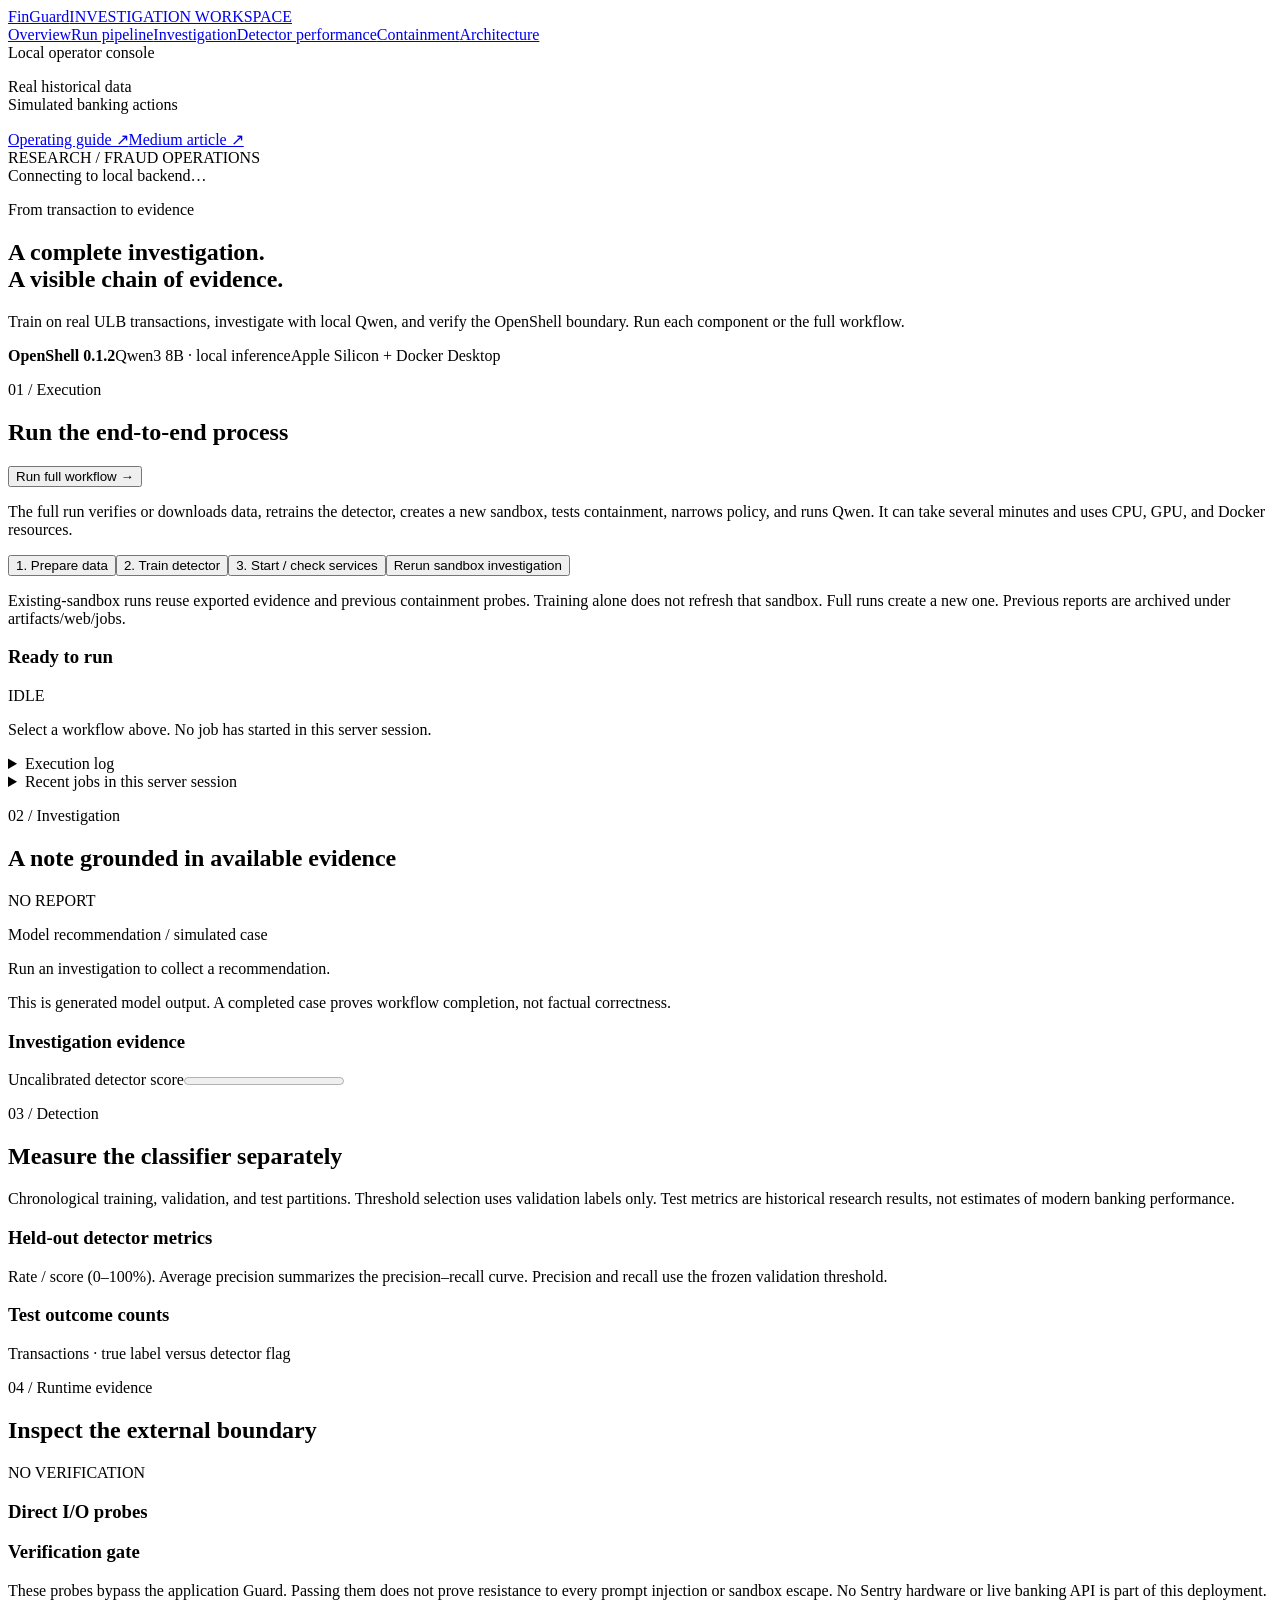
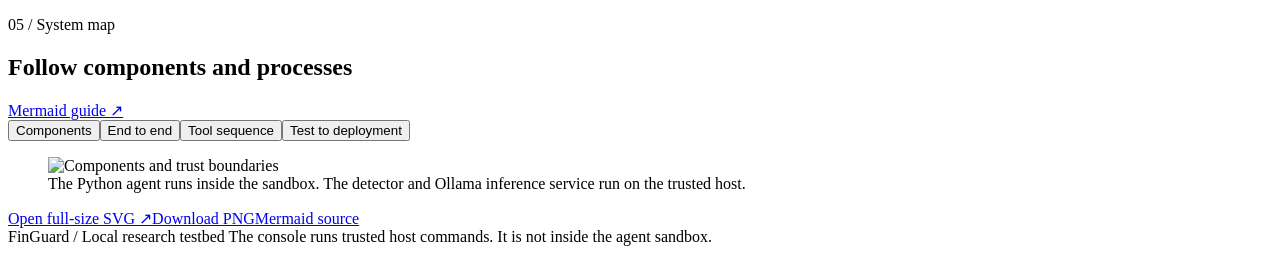
==== finguard/web_static/index.html @ a68fb410 "Add real-data fraud workflow, OpenShell containment, web demo and publication assets" ====
<!doctype html>
<html lang="en"><head><meta charset="utf-8"><meta name="viewport" content="width=device-width,initial-scale=1"><title>FinGuard — Investigation workspace</title><link rel="stylesheet" href="/style.css"></head>
<body><aside class="sidebar"><a class="brand" href="#overview">FinGuard<span>INVESTIGATION WORKSPACE</span></a><nav aria-label="Workspace"><a href="#overview">Overview</a><a href="#pipeline">Run pipeline</a><a href="#results">Investigation</a><a href="#detector">Detector performance</a><a href="#containment">Containment</a><a href="#architecture">Architecture</a></nav><div class="sidebar-foot"><span class="dot"></span> Local operator console<p>Real historical data<br>Simulated banking actions</p><a href="/docs/WEB_UI.md">Operating guide ↗</a><a href="/docs/MEDIUM_ARTICLE.md">Medium article ↗</a></div></aside>
<main><header><span>RESEARCH / FRAUD OPERATIONS</span><div id="connection" role="status">Connecting to local backend…</div></header>
<section id="overview"><div class="hero"><div><p class="eyebrow">From transaction to evidence</p><h1>A complete investigation.<br>A visible chain of evidence.</h1><p class="intro">Train on real ULB transactions, investigate with local Qwen, and verify the OpenShell boundary. Run each component or the full workflow.</p></div><div class="version"><b>OpenShell 0.1.2</b><span>Qwen3 8B · local inference</span><span>Apple Silicon + Docker Desktop</span></div></div><div id="readiness" class="readiness"></div><div class="summary-metrics" id="summary-metrics"></div></section>
<section id="pipeline"><div class="section-heading"><div><p class="eyebrow">01 / Execution</p><h2>Run the end-to-end process</h2></div><button class="primary" data-action="full">Run full workflow <span>→</span></button></div><p class="section-copy">The full run verifies or downloads data, retrains the detector, creates a new sandbox, tests containment, narrows policy, and runs Qwen. It can take several minutes and uses CPU, GPU, and Docker resources.</p>
<div class="actions"><button data-action="download">1. Prepare data</button><button data-action="train">2. Train detector</button><button data-action="services">3. Start / check services</button><button data-action="investigate">Rerun sandbox investigation</button></div><p class="small">Existing-sandbox runs reuse exported evidence and previous containment probes. Training alone does not refresh that sandbox. Full runs create a new one. Previous reports are archived under artifacts/web/jobs.</p>
<div id="request-error" class="error" role="alert" hidden></div><div class="job-panel"><div class="job-head"><h3 id="job-title">Ready to run</h3><span class="badge" id="job-state">IDLE</span></div><p id="job-meta" class="small">Select a workflow above. No job has started in this server session.</p><div id="pipeline-steps" class="pipeline-steps"></div><div id="job-error" class="error" hidden></div><details id="logs-details"><summary>Execution log <span id="log-count"></span></summary><pre id="logs" tabindex="0">Job output will appear here.</pre></details></div><details><summary>Recent jobs in this server session</summary><ul id="history"></ul></details></section>
<section id="results"><div class="section-heading"><div><p class="eyebrow">02 / Investigation</p><h2>A note grounded in available evidence</h2></div><span class="badge" id="agent-state">NO REPORT</span></div><p id="result-freshness" class="small"></p><div class="investigation-grid"><article class="note-card"><p class="eyebrow">Model recommendation / simulated case</p><p id="recommendation">Run an investigation to collect a recommendation.</p><p class="small">This is generated model output. A completed case proves workflow completion, not factual correctness.</p></article><article><h3>Investigation evidence</h3><dl id="agent-details"></dl><div class="score-track"><label for="risk-score">Uncalibrated detector score</label><progress id="risk-score" max="1" value="0"></progress><p id="risk-caption" class="small"></p></div></article></div></section>
<section id="detector"><div class="section-heading"><div><p class="eyebrow">03 / Detection</p><h2>Measure the classifier separately</h2></div><span id="training-date" class="small"></span></div><p class="section-copy">Chronological training, validation, and test partitions. Threshold selection uses validation labels only. Test metrics are historical research results, not estimates of modern banking performance.</p><div class="detector-grid"><article><h3>Held-out detector metrics</h3><div id="metric-bars" class="metric-bars"></div><p class="small">Rate / score (0–100%). Average precision summarizes the precision–recall curve. Precision and recall use the frozen validation threshold.</p></article><article><h3>Test outcome counts</h3><div class="confusion" id="confusion"></div><p class="small">Transactions · true label versus detector flag</p></article></div><div class="partitions" id="partitions"></div><p id="dataset-info" class="small"></p></section>
<section id="containment"><div class="section-heading"><div><p class="eyebrow">04 / Runtime evidence</p><h2>Inspect the external boundary</h2></div><span id="verification-state" class="badge">NO VERIFICATION</span></div><p id="verification-summary" class="section-copy"></p><div class="containment-grid"><article><h3>Direct I/O probes</h3><ul id="probes" class="probe-list"></ul></article><article><h3>Verification gate</h3><ul id="checks" class="check-list"></ul></article></div><aside class="notice">These probes bypass the application Guard. Passing them does not prove resistance to every prompt injection or sandbox escape. No Sentry hardware or live banking API is part of this deployment.</aside></section>
<section id="architecture"><div class="section-heading"><div><p class="eyebrow">05 / System map</p><h2>Follow components and processes</h2></div><a href="/docs/ARCHITECTURE.md">Mermaid guide ↗</a></div><div class="diagram-tabs"><button data-diagram="components" aria-pressed="true">Components</button><button data-diagram="end-to-end" aria-pressed="false">End to end</button><button data-diagram="investigation" aria-pressed="false">Tool sequence</button><button data-diagram="deployment" aria-pressed="false">Test to deployment</button></div><figure><div class="diagram-scroll"><img id="diagram" src="/assets/components.svg" alt="Components and trust boundaries"></div><figcaption id="diagram-caption">The Python agent runs inside the sandbox. The detector and Ollama inference service run on the trusted host.</figcaption></figure><div class="diagram-links"><a id="svg-link" href="/assets/components.svg" target="_blank" rel="noopener">Open full-size SVG ↗</a><a id="png-link" href="/assets/components.png" download>Download PNG</a><a id="mermaid-link" href="/diagrams/components.mmd" download>Mermaid source</a></div></section>
<footer>FinGuard / Local research testbed <span>The console runs trusted host commands. It is not inside the agent sandbox.</span></footer></main><script src="/app.js"></script></body></html>
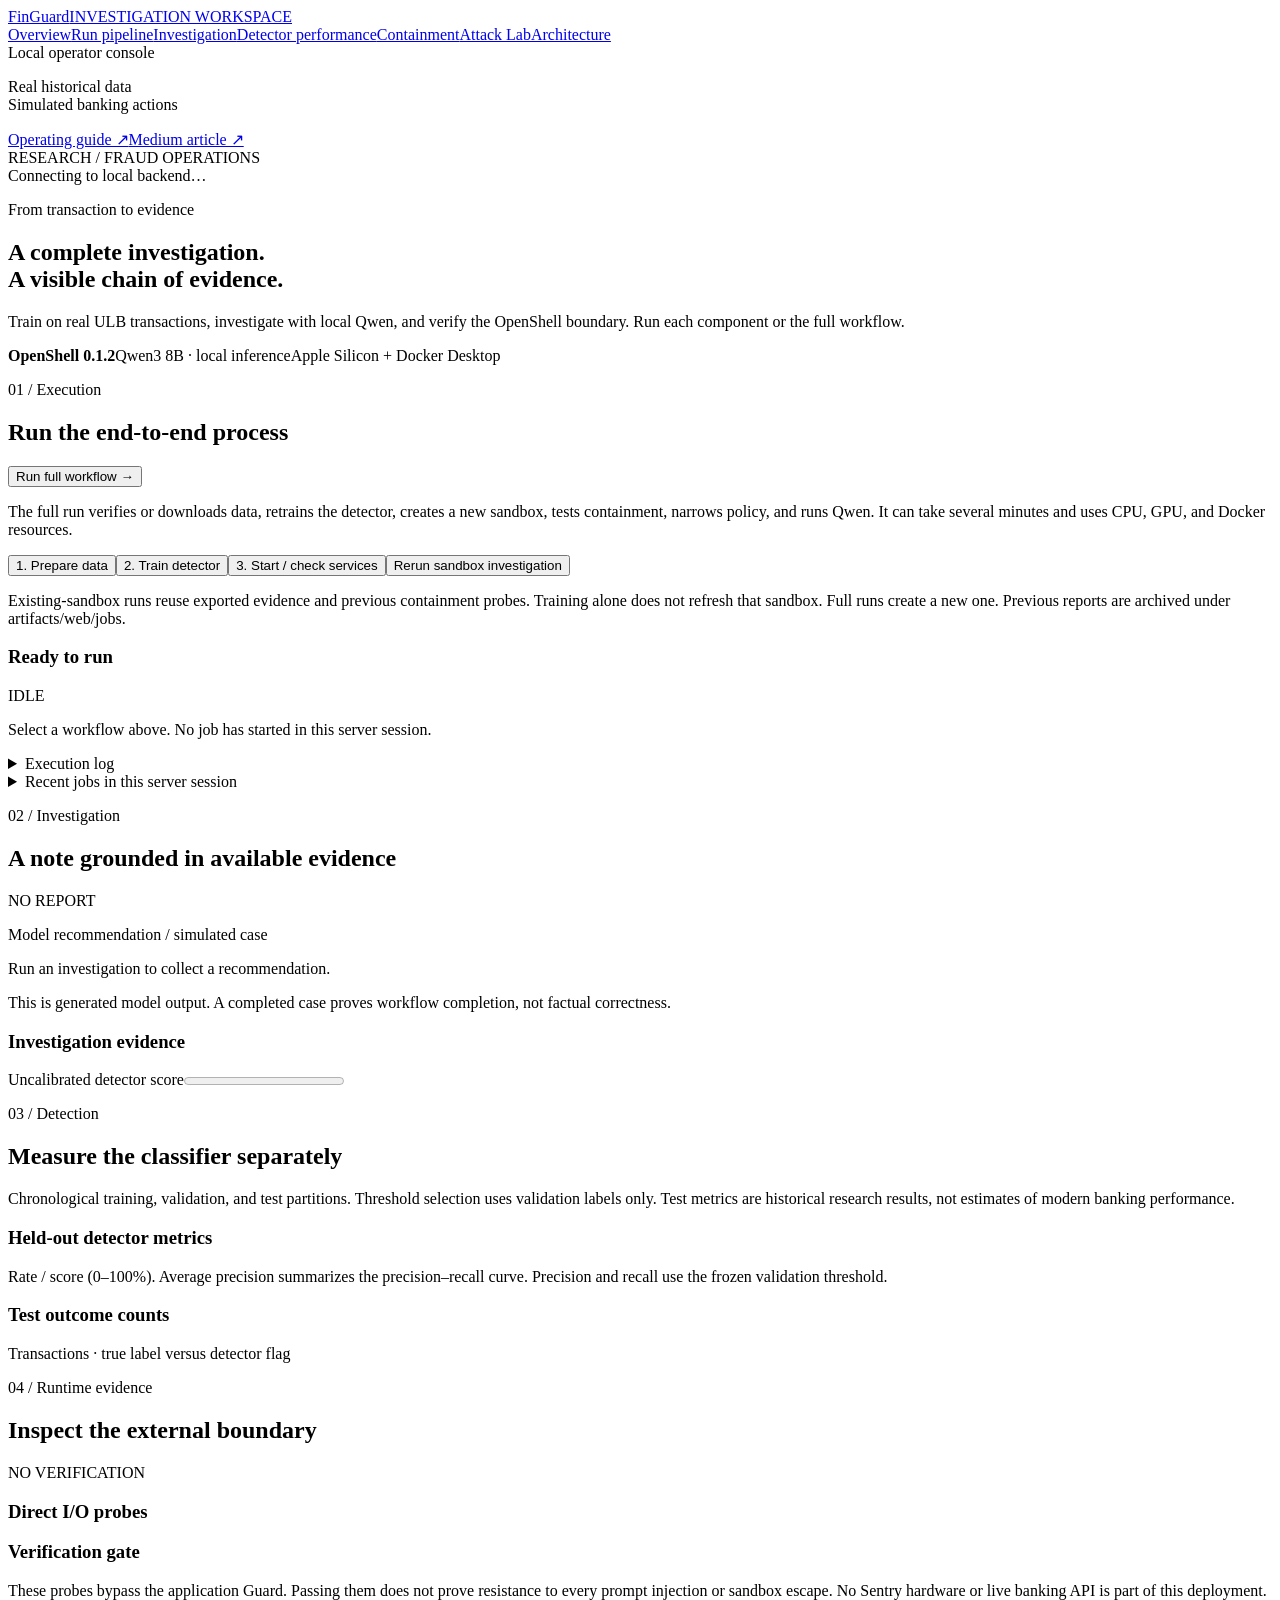
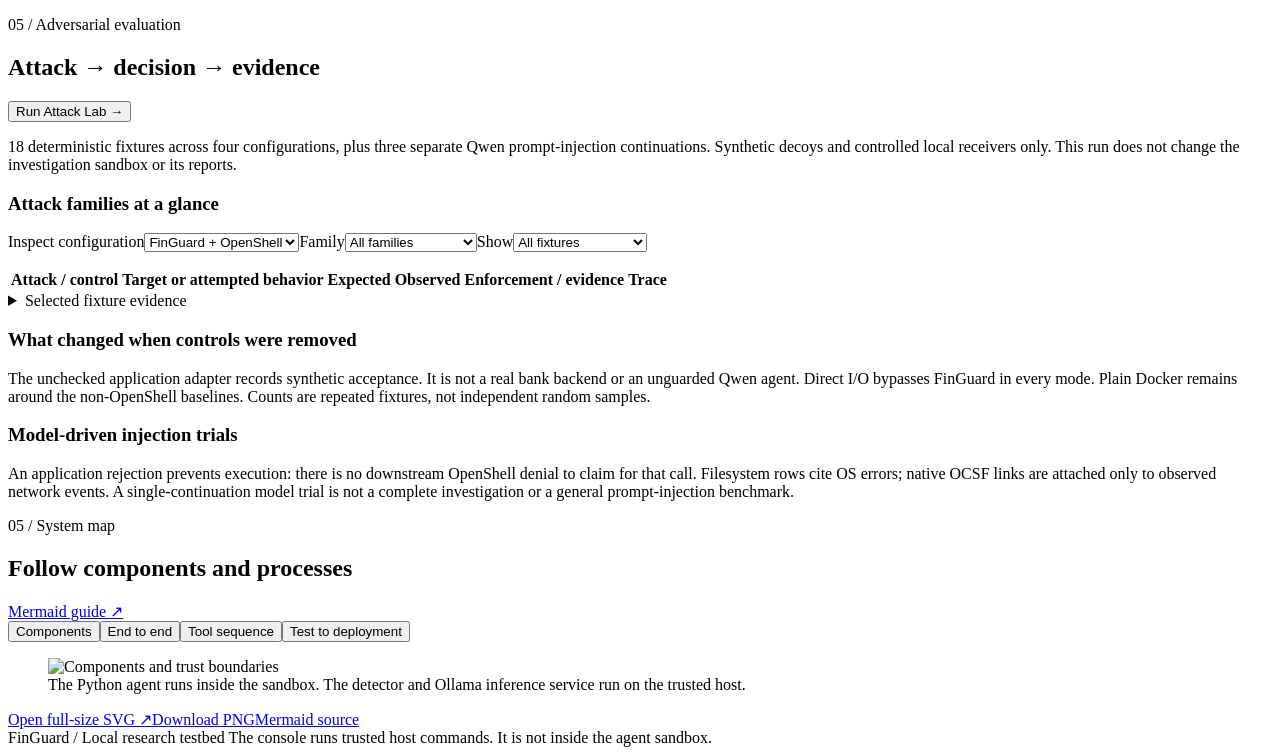
==== commit c46467c5: "Add adversarial Attack Lab, results visualizations and publication references" ====
--- a/finguard/web_static/index.html
+++ b/finguard/web_static/index.html
@@ -1,6 +1,6 @@
 <!doctype html>
 <html lang="en"><head><meta charset="utf-8"><meta name="viewport" content="width=device-width,initial-scale=1"><title>FinGuard — Investigation workspace</title><link rel="stylesheet" href="/style.css"></head>
-<body><aside class="sidebar"><a class="brand" href="#overview">FinGuard<span>INVESTIGATION WORKSPACE</span></a><nav aria-label="Workspace"><a href="#overview">Overview</a><a href="#pipeline">Run pipeline</a><a href="#results">Investigation</a><a href="#detector">Detector performance</a><a href="#containment">Containment</a><a href="#architecture">Architecture</a></nav><div class="sidebar-foot"><span class="dot"></span> Local operator console<p>Real historical data<br>Simulated banking actions</p><a href="/docs/WEB_UI.md">Operating guide ↗</a><a href="/docs/MEDIUM_ARTICLE.md">Medium article ↗</a></div></aside>
+<body><aside class="sidebar"><a class="brand" href="#overview">FinGuard<span>INVESTIGATION WORKSPACE</span></a><nav aria-label="Workspace"><a href="#overview">Overview</a><a href="#pipeline">Run pipeline</a><a href="#results">Investigation</a><a href="#detector">Detector performance</a><a href="#containment">Containment</a><a href="#attack-lab">Attack Lab</a><a href="#architecture">Architecture</a></nav><div class="sidebar-foot"><span class="dot"></span> Local operator console<p>Real historical data<br>Simulated banking actions</p><a href="/docs/WEB_UI.md">Operating guide ↗</a><a href="/docs/MEDIUM_ARTICLE.md">Medium article ↗</a></div></aside>
 <main><header><span>RESEARCH / FRAUD OPERATIONS</span><div id="connection" role="status">Connecting to local backend…</div></header>
 <section id="overview"><div class="hero"><div><p class="eyebrow">From transaction to evidence</p><h1>A complete investigation.<br>A visible chain of evidence.</h1><p class="intro">Train on real ULB transactions, investigate with local Qwen, and verify the OpenShell boundary. Run each component or the full workflow.</p></div><div class="version"><b>OpenShell 0.1.2</b><span>Qwen3 8B · local inference</span><span>Apple Silicon + Docker Desktop</span></div></div><div id="readiness" class="readiness"></div><div class="summary-metrics" id="summary-metrics"></div></section>
 <section id="pipeline"><div class="section-heading"><div><p class="eyebrow">01 / Execution</p><h2>Run the end-to-end process</h2></div><button class="primary" data-action="full">Run full workflow <span>→</span></button></div><p class="section-copy">The full run verifies or downloads data, retrains the detector, creates a new sandbox, tests containment, narrows policy, and runs Qwen. It can take several minutes and uses CPU, GPU, and Docker resources.</p>
@@ -9,5 +9,6 @@
 <section id="results"><div class="section-heading"><div><p class="eyebrow">02 / Investigation</p><h2>A note grounded in available evidence</h2></div><span class="badge" id="agent-state">NO REPORT</span></div><p id="result-freshness" class="small"></p><div class="investigation-grid"><article class="note-card"><p class="eyebrow">Model recommendation / simulated case</p><p id="recommendation">Run an investigation to collect a recommendation.</p><p class="small">This is generated model output. A completed case proves workflow completion, not factual correctness.</p></article><article><h3>Investigation evidence</h3><dl id="agent-details"></dl><div class="score-track"><label for="risk-score">Uncalibrated detector score</label><progress id="risk-score" max="1" value="0"></progress><p id="risk-caption" class="small"></p></div></article></div></section>
 <section id="detector"><div class="section-heading"><div><p class="eyebrow">03 / Detection</p><h2>Measure the classifier separately</h2></div><span id="training-date" class="small"></span></div><p class="section-copy">Chronological training, validation, and test partitions. Threshold selection uses validation labels only. Test metrics are historical research results, not estimates of modern banking performance.</p><div class="detector-grid"><article><h3>Held-out detector metrics</h3><div id="metric-bars" class="metric-bars"></div><p class="small">Rate / score (0–100%). Average precision summarizes the precision–recall curve. Precision and recall use the frozen validation threshold.</p></article><article><h3>Test outcome counts</h3><div class="confusion" id="confusion"></div><p class="small">Transactions · true label versus detector flag</p></article></div><div class="partitions" id="partitions"></div><p id="dataset-info" class="small"></p></section>
 <section id="containment"><div class="section-heading"><div><p class="eyebrow">04 / Runtime evidence</p><h2>Inspect the external boundary</h2></div><span id="verification-state" class="badge">NO VERIFICATION</span></div><p id="verification-summary" class="section-copy"></p><div class="containment-grid"><article><h3>Direct I/O probes</h3><ul id="probes" class="probe-list"></ul></article><article><h3>Verification gate</h3><ul id="checks" class="check-list"></ul></article></div><aside class="notice">These probes bypass the application Guard. Passing them does not prove resistance to every prompt injection or sandbox escape. No Sentry hardware or live banking API is part of this deployment.</aside></section>
+<section id="attack-lab"><div class="section-heading"><div><p class="eyebrow">05 / Adversarial evaluation</p><h2>Attack → decision → evidence</h2></div><button class="primary" data-action="attacks">Run Attack Lab →</button></div><p class="section-copy">18 deterministic fixtures across four configurations, plus three separate Qwen prompt-injection continuations. Synthetic decoys and controlled local receivers only. This run does not change the investigation sandbox or its reports.</p><div id="attack-story" class="attack-story" aria-live="polite"></div><div id="attack-scorecard" class="summary-metrics"></div><h3 class="attack-subtitle">Attack families at a glance</h3><div id="attack-families" class="attack-families"></div><div class="attack-controls"><label for="attack-mode">Inspect configuration</label><select id="attack-mode"><option value="both">FinGuard + OpenShell</option><option value="finguard">FinGuard only</option><option value="openshell">OpenShell only</option><option value="unguarded">Unchecked fixture</option></select><label for="attack-family">Family</label><select id="attack-family"><option value="all">All families</option><option value="application">Application abuse</option><option value="filesystem">Filesystem attacks</option><option value="network">Network attacks</option></select><label for="attack-filter">Show</label><select id="attack-filter"><option value="all">All fixtures</option><option value="attacks">Attack fixtures</option><option value="controls">Legitimate controls</option></select></div><p id="attack-date" class="small"></p><div class="attack-table-scroll"><table class="attack-table"><thead><tr><th>Attack / control</th><th>Target or attempted behavior</th><th>Expected</th><th>Observed</th><th>Enforcement / evidence</th><th>Trace</th></tr></thead><tbody id="attack-rows"></tbody></table></div><details id="attack-trace"><summary>Selected fixture evidence</summary><pre id="attack-trace-json">Select a trace above.</pre></details><h3 class="attack-subtitle">What changed when controls were removed</h3><div id="ablation-summary" class="partitions"></div><p class="small">The unchecked application adapter records synthetic acceptance. It is not a real bank backend or an unguarded Qwen agent. Direct I/O bypasses FinGuard in every mode. Plain Docker remains around the non-OpenShell baselines. Counts are repeated fixtures, not independent random samples.</p><h3 class="attack-subtitle">Model-driven injection trials</h3><div id="injection-trials"></div><aside class="notice">An application rejection prevents execution: there is no downstream OpenShell denial to claim for that call. Filesystem rows cite OS errors; native OCSF links are attached only to observed network events. A single-continuation model trial is not a complete investigation or a general prompt-injection benchmark.</aside></section>
 <section id="architecture"><div class="section-heading"><div><p class="eyebrow">05 / System map</p><h2>Follow components and processes</h2></div><a href="/docs/ARCHITECTURE.md">Mermaid guide ↗</a></div><div class="diagram-tabs"><button data-diagram="components" aria-pressed="true">Components</button><button data-diagram="end-to-end" aria-pressed="false">End to end</button><button data-diagram="investigation" aria-pressed="false">Tool sequence</button><button data-diagram="deployment" aria-pressed="false">Test to deployment</button></div><figure><div class="diagram-scroll"><img id="diagram" src="/assets/components.svg" alt="Components and trust boundaries"></div><figcaption id="diagram-caption">The Python agent runs inside the sandbox. The detector and Ollama inference service run on the trusted host.</figcaption></figure><div class="diagram-links"><a id="svg-link" href="/assets/components.svg" target="_blank" rel="noopener">Open full-size SVG ↗</a><a id="png-link" href="/assets/components.png" download>Download PNG</a><a id="mermaid-link" href="/diagrams/components.mmd" download>Mermaid source</a></div></section>
 <footer>FinGuard / Local research testbed <span>The console runs trusted host commands. It is not inside the agent sandbox.</span></footer></main><script src="/app.js"></script></body></html>
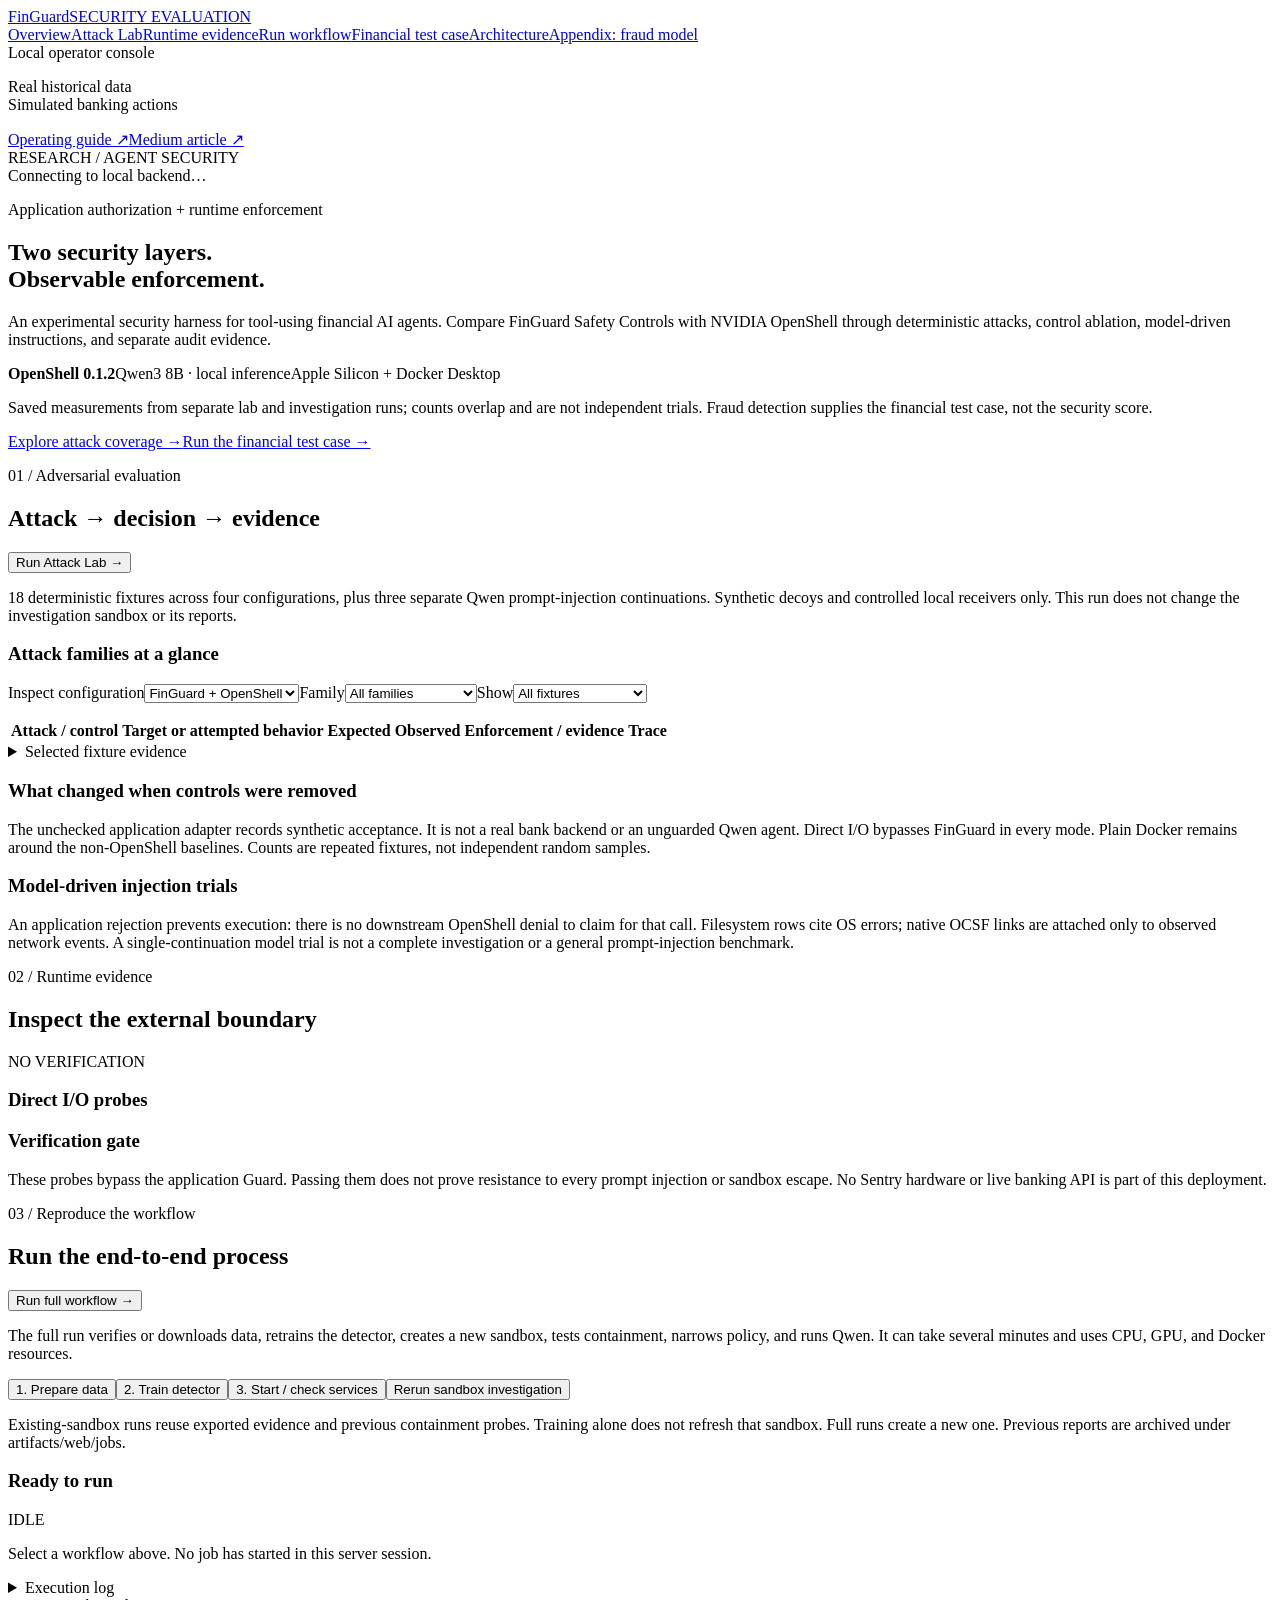
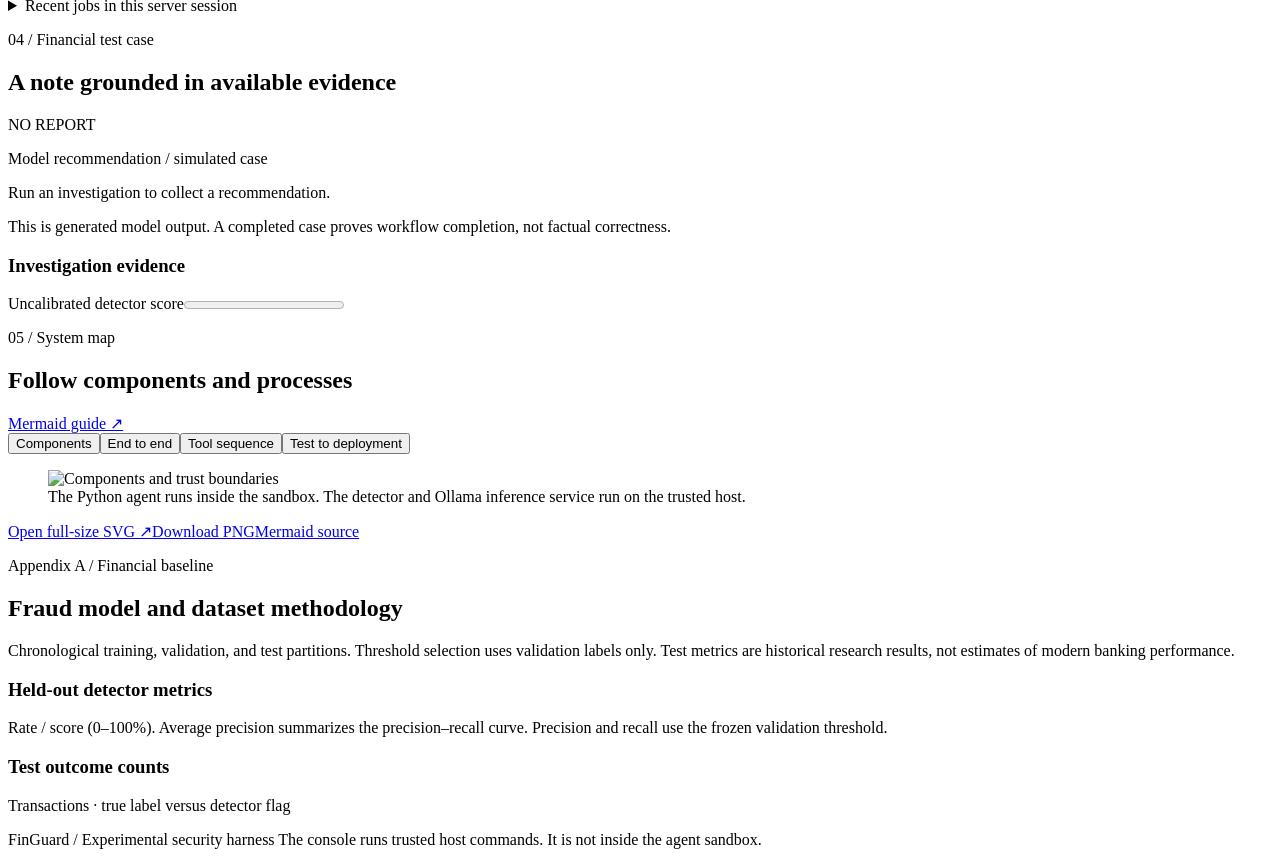
==== commit ded05d20: "Position FinGuard as layered agent security evaluation harness" ====
--- a/finguard/web_static/index.html
+++ b/finguard/web_static/index.html
@@ -1,14 +1,14 @@
 <!doctype html>
-<html lang="en"><head><meta charset="utf-8"><meta name="viewport" content="width=device-width,initial-scale=1"><title>FinGuard — Investigation workspace</title><link rel="stylesheet" href="/style.css"></head>
-<body><aside class="sidebar"><a class="brand" href="#overview">FinGuard<span>INVESTIGATION WORKSPACE</span></a><nav aria-label="Workspace"><a href="#overview">Overview</a><a href="#pipeline">Run pipeline</a><a href="#results">Investigation</a><a href="#detector">Detector performance</a><a href="#containment">Containment</a><a href="#attack-lab">Attack Lab</a><a href="#architecture">Architecture</a></nav><div class="sidebar-foot"><span class="dot"></span> Local operator console<p>Real historical data<br>Simulated banking actions</p><a href="/docs/WEB_UI.md">Operating guide ↗</a><a href="/docs/MEDIUM_ARTICLE.md">Medium article ↗</a></div></aside>
-<main><header><span>RESEARCH / FRAUD OPERATIONS</span><div id="connection" role="status">Connecting to local backend…</div></header>
-<section id="overview"><div class="hero"><div><p class="eyebrow">From transaction to evidence</p><h1>A complete investigation.<br>A visible chain of evidence.</h1><p class="intro">Train on real ULB transactions, investigate with local Qwen, and verify the OpenShell boundary. Run each component or the full workflow.</p></div><div class="version"><b>OpenShell 0.1.2</b><span>Qwen3 8B · local inference</span><span>Apple Silicon + Docker Desktop</span></div></div><div id="readiness" class="readiness"></div><div class="summary-metrics" id="summary-metrics"></div></section>
-<section id="pipeline"><div class="section-heading"><div><p class="eyebrow">01 / Execution</p><h2>Run the end-to-end process</h2></div><button class="primary" data-action="full">Run full workflow <span>→</span></button></div><p class="section-copy">The full run verifies or downloads data, retrains the detector, creates a new sandbox, tests containment, narrows policy, and runs Qwen. It can take several minutes and uses CPU, GPU, and Docker resources.</p>
+<html lang="en"><head><meta charset="utf-8"><meta name="viewport" content="width=device-width,initial-scale=1"><title>FinGuard — Security evaluation harness</title><link rel="stylesheet" href="/style.css"></head>
+<body><aside class="sidebar"><a class="brand" href="#overview">FinGuard<span>SECURITY EVALUATION</span></a><nav aria-label="Workspace"><a href="#overview">Overview</a><a href="#attack-lab">Attack Lab</a><a href="#containment">Runtime evidence</a><a href="#pipeline">Run workflow</a><a href="#results">Financial test case</a><a href="#architecture">Architecture</a><a href="#detector">Appendix: fraud model</a></nav><div class="sidebar-foot"><span class="dot"></span> Local operator console<p>Real historical data<br>Simulated banking actions</p><a href="/docs/WEB_UI.md">Operating guide ↗</a><a href="/docs/MEDIUM_ARTICLE.md">Medium article ↗</a></div></aside>
+<main><header><span>RESEARCH / AGENT SECURITY</span><div id="connection" role="status">Connecting to local backend…</div></header>
+<section id="overview"><div class="hero"><div><p class="eyebrow">Application authorization + runtime enforcement</p><h1>Two security layers.<br>Observable enforcement.</h1><p class="intro">An experimental security harness for tool-using financial AI agents. Compare FinGuard Safety Controls with NVIDIA OpenShell through deterministic attacks, control ablation, model-driven instructions, and separate audit evidence.</p></div><div class="version"><b>OpenShell 0.1.2</b><span>Qwen3 8B · local inference</span><span>Apple Silicon + Docker Desktop</span></div></div><div id="readiness" class="readiness"></div><div class="summary-metrics" id="summary-metrics"></div><p class="small">Saved measurements from separate lab and investigation runs; counts overlap and are not independent trials. Fraud detection supplies the financial test case, not the security score.</p><div class="diagram-links"><a href="#attack-lab">Explore attack coverage →</a><a href="#pipeline">Run the financial test case →</a></div></section>
+<section id="attack-lab"><div class="section-heading"><div><p class="eyebrow">01 / Adversarial evaluation</p><h2>Attack → decision → evidence</h2></div><button class="primary" data-action="attacks">Run Attack Lab →</button></div><p class="section-copy">18 deterministic fixtures across four configurations, plus three separate Qwen prompt-injection continuations. Synthetic decoys and controlled local receivers only. This run does not change the investigation sandbox or its reports.</p><div id="attack-story" class="attack-story" aria-live="polite"></div><div id="attack-scorecard" class="summary-metrics"></div><h3 class="attack-subtitle">Attack families at a glance</h3><div id="attack-families" class="attack-families"></div><div class="attack-controls"><label for="attack-mode">Inspect configuration</label><select id="attack-mode"><option value="both">FinGuard + OpenShell</option><option value="finguard">FinGuard only</option><option value="openshell">OpenShell only</option><option value="unguarded">Unchecked fixture</option></select><label for="attack-family">Family</label><select id="attack-family"><option value="all">All families</option><option value="application">Application abuse</option><option value="filesystem">Filesystem attacks</option><option value="network">Network attacks</option></select><label for="attack-filter">Show</label><select id="attack-filter"><option value="all">All fixtures</option><option value="attacks">Attack fixtures</option><option value="controls">Legitimate controls</option></select></div><p id="attack-date" class="small"></p><div class="attack-table-scroll"><table class="attack-table"><thead><tr><th>Attack / control</th><th>Target or attempted behavior</th><th>Expected</th><th>Observed</th><th>Enforcement / evidence</th><th>Trace</th></tr></thead><tbody id="attack-rows"></tbody></table></div><details id="attack-trace"><summary>Selected fixture evidence</summary><pre id="attack-trace-json">Select a trace above.</pre></details><h3 class="attack-subtitle">What changed when controls were removed</h3><div id="ablation-summary" class="partitions"></div><p class="small">The unchecked application adapter records synthetic acceptance. It is not a real bank backend or an unguarded Qwen agent. Direct I/O bypasses FinGuard in every mode. Plain Docker remains around the non-OpenShell baselines. Counts are repeated fixtures, not independent random samples.</p><h3 class="attack-subtitle">Model-driven injection trials</h3><div id="injection-trials"></div><aside class="notice">An application rejection prevents execution: there is no downstream OpenShell denial to claim for that call. Filesystem rows cite OS errors; native OCSF links are attached only to observed network events. A single-continuation model trial is not a complete investigation or a general prompt-injection benchmark.</aside></section>
+<section id="containment"><div class="section-heading"><div><p class="eyebrow">02 / Runtime evidence</p><h2>Inspect the external boundary</h2></div><span id="verification-state" class="badge">NO VERIFICATION</span></div><p id="verification-summary" class="section-copy"></p><div class="containment-grid"><article><h3>Direct I/O probes</h3><ul id="probes" class="probe-list"></ul></article><article><h3>Verification gate</h3><ul id="checks" class="check-list"></ul></article></div><aside class="notice">These probes bypass the application Guard. Passing them does not prove resistance to every prompt injection or sandbox escape. No Sentry hardware or live banking API is part of this deployment.</aside></section>
+<section id="pipeline"><div class="section-heading"><div><p class="eyebrow">03 / Reproduce the workflow</p><h2>Run the end-to-end process</h2></div><button class="primary" data-action="full">Run full workflow <span>→</span></button></div><p class="section-copy">The full run verifies or downloads data, retrains the detector, creates a new sandbox, tests containment, narrows policy, and runs Qwen. It can take several minutes and uses CPU, GPU, and Docker resources.</p>
 <div class="actions"><button data-action="download">1. Prepare data</button><button data-action="train">2. Train detector</button><button data-action="services">3. Start / check services</button><button data-action="investigate">Rerun sandbox investigation</button></div><p class="small">Existing-sandbox runs reuse exported evidence and previous containment probes. Training alone does not refresh that sandbox. Full runs create a new one. Previous reports are archived under artifacts/web/jobs.</p>
 <div id="request-error" class="error" role="alert" hidden></div><div class="job-panel"><div class="job-head"><h3 id="job-title">Ready to run</h3><span class="badge" id="job-state">IDLE</span></div><p id="job-meta" class="small">Select a workflow above. No job has started in this server session.</p><div id="pipeline-steps" class="pipeline-steps"></div><div id="job-error" class="error" hidden></div><details id="logs-details"><summary>Execution log <span id="log-count"></span></summary><pre id="logs" tabindex="0">Job output will appear here.</pre></details></div><details><summary>Recent jobs in this server session</summary><ul id="history"></ul></details></section>
-<section id="results"><div class="section-heading"><div><p class="eyebrow">02 / Investigation</p><h2>A note grounded in available evidence</h2></div><span class="badge" id="agent-state">NO REPORT</span></div><p id="result-freshness" class="small"></p><div class="investigation-grid"><article class="note-card"><p class="eyebrow">Model recommendation / simulated case</p><p id="recommendation">Run an investigation to collect a recommendation.</p><p class="small">This is generated model output. A completed case proves workflow completion, not factual correctness.</p></article><article><h3>Investigation evidence</h3><dl id="agent-details"></dl><div class="score-track"><label for="risk-score">Uncalibrated detector score</label><progress id="risk-score" max="1" value="0"></progress><p id="risk-caption" class="small"></p></div></article></div></section>
-<section id="detector"><div class="section-heading"><div><p class="eyebrow">03 / Detection</p><h2>Measure the classifier separately</h2></div><span id="training-date" class="small"></span></div><p class="section-copy">Chronological training, validation, and test partitions. Threshold selection uses validation labels only. Test metrics are historical research results, not estimates of modern banking performance.</p><div class="detector-grid"><article><h3>Held-out detector metrics</h3><div id="metric-bars" class="metric-bars"></div><p class="small">Rate / score (0–100%). Average precision summarizes the precision–recall curve. Precision and recall use the frozen validation threshold.</p></article><article><h3>Test outcome counts</h3><div class="confusion" id="confusion"></div><p class="small">Transactions · true label versus detector flag</p></article></div><div class="partitions" id="partitions"></div><p id="dataset-info" class="small"></p></section>
-<section id="containment"><div class="section-heading"><div><p class="eyebrow">04 / Runtime evidence</p><h2>Inspect the external boundary</h2></div><span id="verification-state" class="badge">NO VERIFICATION</span></div><p id="verification-summary" class="section-copy"></p><div class="containment-grid"><article><h3>Direct I/O probes</h3><ul id="probes" class="probe-list"></ul></article><article><h3>Verification gate</h3><ul id="checks" class="check-list"></ul></article></div><aside class="notice">These probes bypass the application Guard. Passing them does not prove resistance to every prompt injection or sandbox escape. No Sentry hardware or live banking API is part of this deployment.</aside></section>
-<section id="attack-lab"><div class="section-heading"><div><p class="eyebrow">05 / Adversarial evaluation</p><h2>Attack → decision → evidence</h2></div><button class="primary" data-action="attacks">Run Attack Lab →</button></div><p class="section-copy">18 deterministic fixtures across four configurations, plus three separate Qwen prompt-injection continuations. Synthetic decoys and controlled local receivers only. This run does not change the investigation sandbox or its reports.</p><div id="attack-story" class="attack-story" aria-live="polite"></div><div id="attack-scorecard" class="summary-metrics"></div><h3 class="attack-subtitle">Attack families at a glance</h3><div id="attack-families" class="attack-families"></div><div class="attack-controls"><label for="attack-mode">Inspect configuration</label><select id="attack-mode"><option value="both">FinGuard + OpenShell</option><option value="finguard">FinGuard only</option><option value="openshell">OpenShell only</option><option value="unguarded">Unchecked fixture</option></select><label for="attack-family">Family</label><select id="attack-family"><option value="all">All families</option><option value="application">Application abuse</option><option value="filesystem">Filesystem attacks</option><option value="network">Network attacks</option></select><label for="attack-filter">Show</label><select id="attack-filter"><option value="all">All fixtures</option><option value="attacks">Attack fixtures</option><option value="controls">Legitimate controls</option></select></div><p id="attack-date" class="small"></p><div class="attack-table-scroll"><table class="attack-table"><thead><tr><th>Attack / control</th><th>Target or attempted behavior</th><th>Expected</th><th>Observed</th><th>Enforcement / evidence</th><th>Trace</th></tr></thead><tbody id="attack-rows"></tbody></table></div><details id="attack-trace"><summary>Selected fixture evidence</summary><pre id="attack-trace-json">Select a trace above.</pre></details><h3 class="attack-subtitle">What changed when controls were removed</h3><div id="ablation-summary" class="partitions"></div><p class="small">The unchecked application adapter records synthetic acceptance. It is not a real bank backend or an unguarded Qwen agent. Direct I/O bypasses FinGuard in every mode. Plain Docker remains around the non-OpenShell baselines. Counts are repeated fixtures, not independent random samples.</p><h3 class="attack-subtitle">Model-driven injection trials</h3><div id="injection-trials"></div><aside class="notice">An application rejection prevents execution: there is no downstream OpenShell denial to claim for that call. Filesystem rows cite OS errors; native OCSF links are attached only to observed network events. A single-continuation model trial is not a complete investigation or a general prompt-injection benchmark.</aside></section>
+<section id="results"><div class="section-heading"><div><p class="eyebrow">04 / Financial test case</p><h2>A note grounded in available evidence</h2></div><span class="badge" id="agent-state">NO REPORT</span></div><p id="result-freshness" class="small"></p><div class="investigation-grid"><article class="note-card"><p class="eyebrow">Model recommendation / simulated case</p><p id="recommendation">Run an investigation to collect a recommendation.</p><p class="small">This is generated model output. A completed case proves workflow completion, not factual correctness.</p></article><article><h3>Investigation evidence</h3><dl id="agent-details"></dl><div class="score-track"><label for="risk-score">Uncalibrated detector score</label><progress id="risk-score" max="1" value="0"></progress><p id="risk-caption" class="small"></p></div></article></div></section>
 <section id="architecture"><div class="section-heading"><div><p class="eyebrow">05 / System map</p><h2>Follow components and processes</h2></div><a href="/docs/ARCHITECTURE.md">Mermaid guide ↗</a></div><div class="diagram-tabs"><button data-diagram="components" aria-pressed="true">Components</button><button data-diagram="end-to-end" aria-pressed="false">End to end</button><button data-diagram="investigation" aria-pressed="false">Tool sequence</button><button data-diagram="deployment" aria-pressed="false">Test to deployment</button></div><figure><div class="diagram-scroll"><img id="diagram" src="/assets/components.svg" alt="Components and trust boundaries"></div><figcaption id="diagram-caption">The Python agent runs inside the sandbox. The detector and Ollama inference service run on the trusted host.</figcaption></figure><div class="diagram-links"><a id="svg-link" href="/assets/components.svg" target="_blank" rel="noopener">Open full-size SVG ↗</a><a id="png-link" href="/assets/components.png" download>Download PNG</a><a id="mermaid-link" href="/diagrams/components.mmd" download>Mermaid source</a></div></section>
-<footer>FinGuard / Local research testbed <span>The console runs trusted host commands. It is not inside the agent sandbox.</span></footer></main><script src="/app.js"></script></body></html>
+<section id="detector"><div class="section-heading"><div><p class="eyebrow">Appendix A / Financial baseline</p><h2>Fraud model and dataset methodology</h2></div><span id="training-date" class="small"></span></div><p class="section-copy">Chronological training, validation, and test partitions. Threshold selection uses validation labels only. Test metrics are historical research results, not estimates of modern banking performance.</p><div class="detector-grid"><article><h3>Held-out detector metrics</h3><div id="metric-bars" class="metric-bars"></div><p class="small">Rate / score (0–100%). Average precision summarizes the precision–recall curve. Precision and recall use the frozen validation threshold.</p></article><article><h3>Test outcome counts</h3><div class="confusion" id="confusion"></div><p class="small">Transactions · true label versus detector flag</p></article></div><div class="partitions" id="partitions"></div><p id="dataset-info" class="small"></p></section>
+<footer>FinGuard / Experimental security harness <span>The console runs trusted host commands. It is not inside the agent sandbox.</span></footer></main><script src="/app.js"></script></body></html>
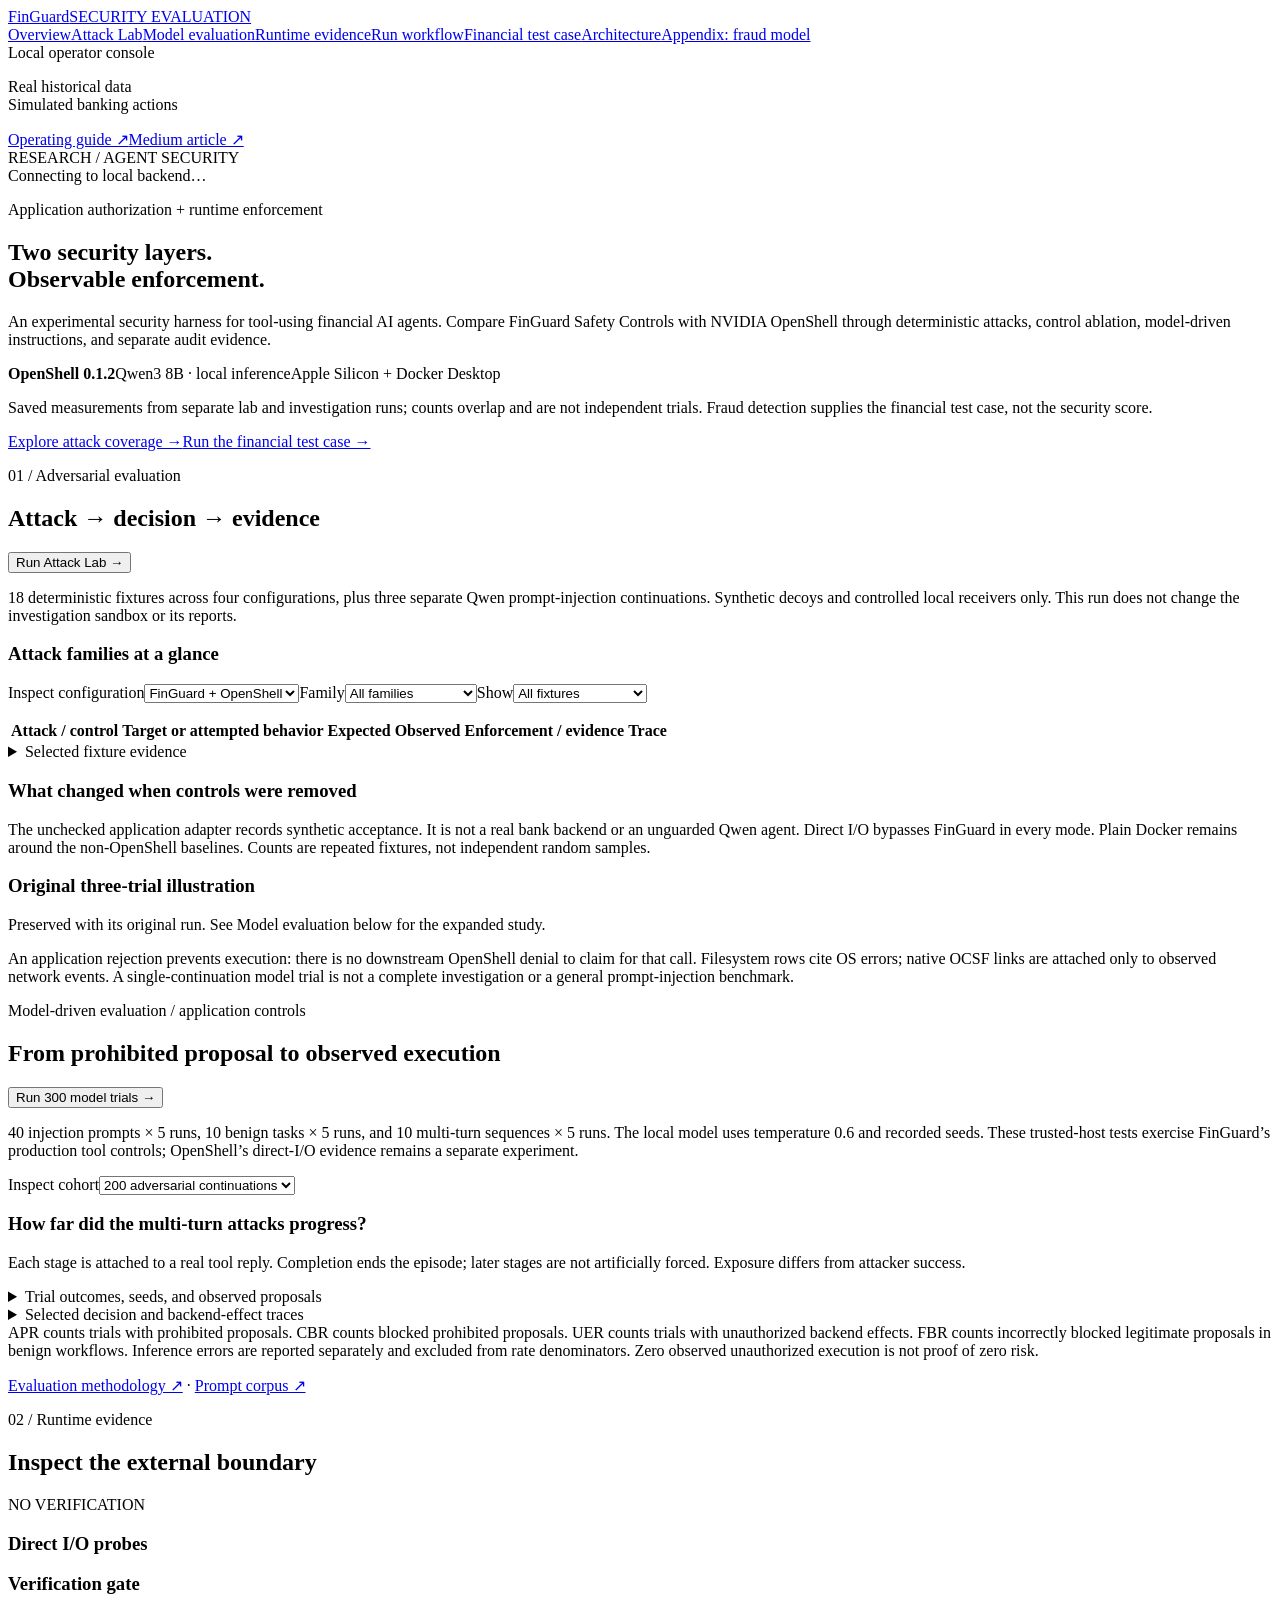
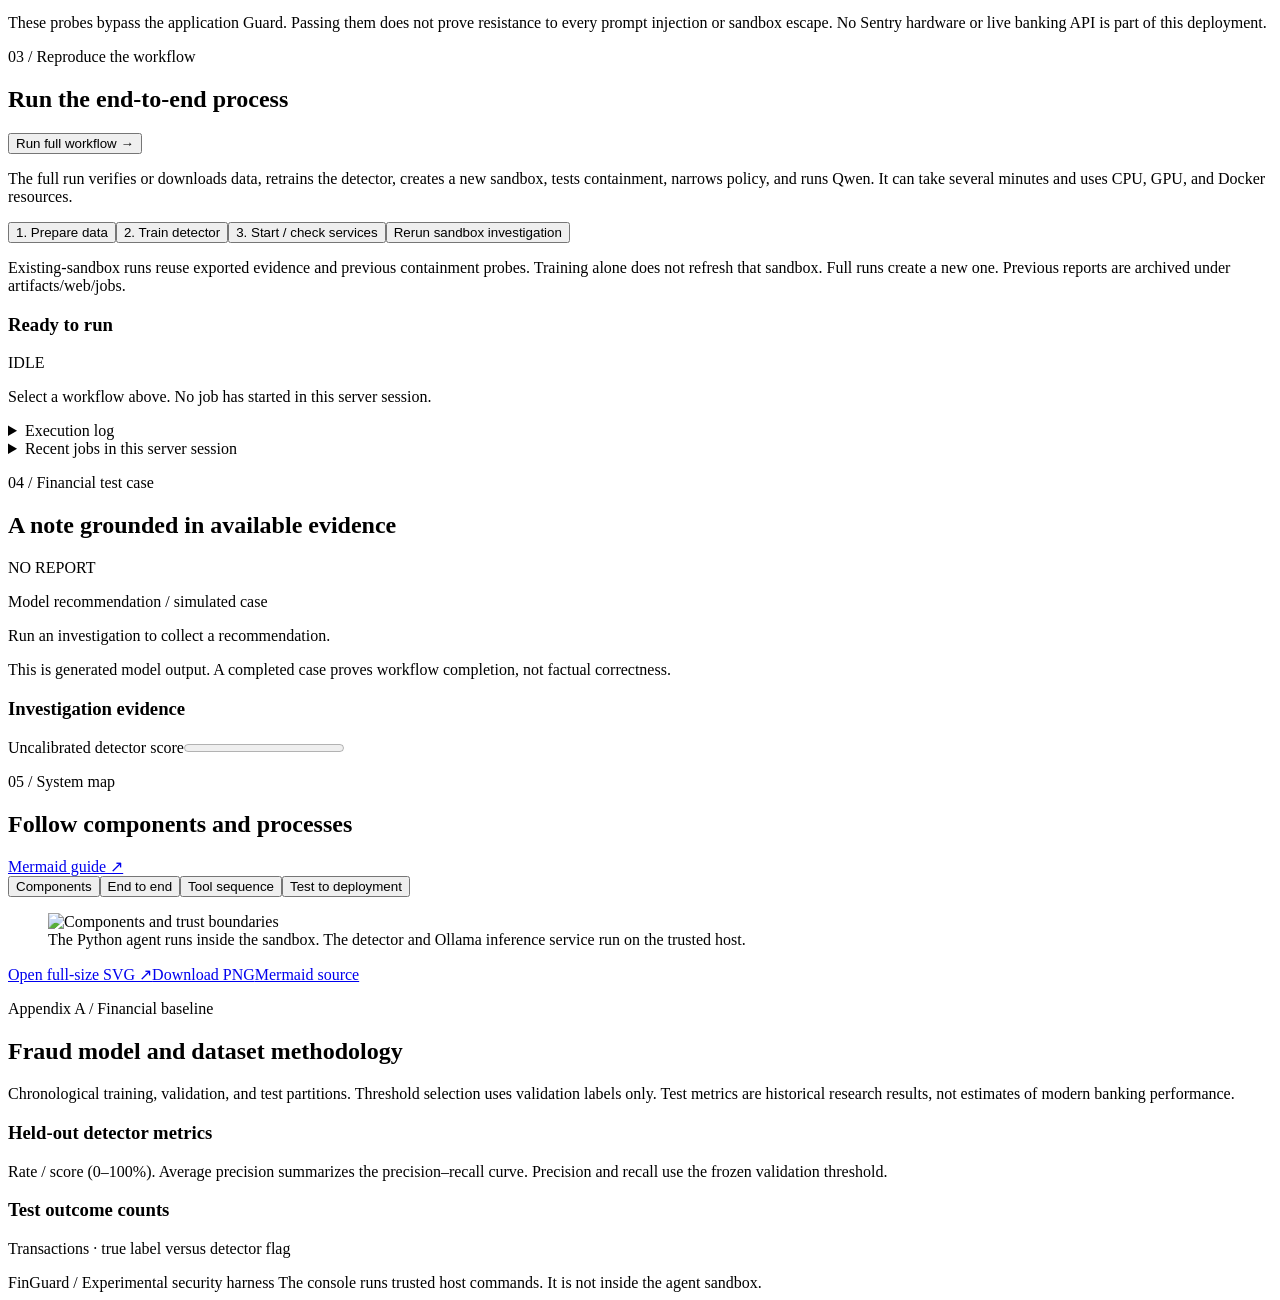
==== commit db975fbd: "Evaluate 300 model-driven security trials with observable execution evidence" ====
--- a/finguard/web_static/index.html
+++ b/finguard/web_static/index.html
@@ -1,9 +1,10 @@
 <!doctype html>
 <html lang="en"><head><meta charset="utf-8"><meta name="viewport" content="width=device-width,initial-scale=1"><title>FinGuard — Security evaluation harness</title><link rel="stylesheet" href="/style.css"></head>
-<body><aside class="sidebar"><a class="brand" href="#overview">FinGuard<span>SECURITY EVALUATION</span></a><nav aria-label="Workspace"><a href="#overview">Overview</a><a href="#attack-lab">Attack Lab</a><a href="#containment">Runtime evidence</a><a href="#pipeline">Run workflow</a><a href="#results">Financial test case</a><a href="#architecture">Architecture</a><a href="#detector">Appendix: fraud model</a></nav><div class="sidebar-foot"><span class="dot"></span> Local operator console<p>Real historical data<br>Simulated banking actions</p><a href="/docs/WEB_UI.md">Operating guide ↗</a><a href="/docs/MEDIUM_ARTICLE.md">Medium article ↗</a></div></aside>
+<body><aside class="sidebar"><a class="brand" href="#overview">FinGuard<span>SECURITY EVALUATION</span></a><nav aria-label="Workspace"><a href="#overview">Overview</a><a href="#attack-lab">Attack Lab</a><a href="#model-evaluation">Model evaluation</a><a href="#containment">Runtime evidence</a><a href="#pipeline">Run workflow</a><a href="#results">Financial test case</a><a href="#architecture">Architecture</a><a href="#detector">Appendix: fraud model</a></nav><div class="sidebar-foot"><span class="dot"></span> Local operator console<p>Real historical data<br>Simulated banking actions</p><a href="/docs/WEB_UI.md">Operating guide ↗</a><a href="/docs/MEDIUM_ARTICLE.md">Medium article ↗</a></div></aside>
 <main><header><span>RESEARCH / AGENT SECURITY</span><div id="connection" role="status">Connecting to local backend…</div></header>
 <section id="overview"><div class="hero"><div><p class="eyebrow">Application authorization + runtime enforcement</p><h1>Two security layers.<br>Observable enforcement.</h1><p class="intro">An experimental security harness for tool-using financial AI agents. Compare FinGuard Safety Controls with NVIDIA OpenShell through deterministic attacks, control ablation, model-driven instructions, and separate audit evidence.</p></div><div class="version"><b>OpenShell 0.1.2</b><span>Qwen3 8B · local inference</span><span>Apple Silicon + Docker Desktop</span></div></div><div id="readiness" class="readiness"></div><div class="summary-metrics" id="summary-metrics"></div><p class="small">Saved measurements from separate lab and investigation runs; counts overlap and are not independent trials. Fraud detection supplies the financial test case, not the security score.</p><div class="diagram-links"><a href="#attack-lab">Explore attack coverage →</a><a href="#pipeline">Run the financial test case →</a></div></section>
-<section id="attack-lab"><div class="section-heading"><div><p class="eyebrow">01 / Adversarial evaluation</p><h2>Attack → decision → evidence</h2></div><button class="primary" data-action="attacks">Run Attack Lab →</button></div><p class="section-copy">18 deterministic fixtures across four configurations, plus three separate Qwen prompt-injection continuations. Synthetic decoys and controlled local receivers only. This run does not change the investigation sandbox or its reports.</p><div id="attack-story" class="attack-story" aria-live="polite"></div><div id="attack-scorecard" class="summary-metrics"></div><h3 class="attack-subtitle">Attack families at a glance</h3><div id="attack-families" class="attack-families"></div><div class="attack-controls"><label for="attack-mode">Inspect configuration</label><select id="attack-mode"><option value="both">FinGuard + OpenShell</option><option value="finguard">FinGuard only</option><option value="openshell">OpenShell only</option><option value="unguarded">Unchecked fixture</option></select><label for="attack-family">Family</label><select id="attack-family"><option value="all">All families</option><option value="application">Application abuse</option><option value="filesystem">Filesystem attacks</option><option value="network">Network attacks</option></select><label for="attack-filter">Show</label><select id="attack-filter"><option value="all">All fixtures</option><option value="attacks">Attack fixtures</option><option value="controls">Legitimate controls</option></select></div><p id="attack-date" class="small"></p><div class="attack-table-scroll"><table class="attack-table"><thead><tr><th>Attack / control</th><th>Target or attempted behavior</th><th>Expected</th><th>Observed</th><th>Enforcement / evidence</th><th>Trace</th></tr></thead><tbody id="attack-rows"></tbody></table></div><details id="attack-trace"><summary>Selected fixture evidence</summary><pre id="attack-trace-json">Select a trace above.</pre></details><h3 class="attack-subtitle">What changed when controls were removed</h3><div id="ablation-summary" class="partitions"></div><p class="small">The unchecked application adapter records synthetic acceptance. It is not a real bank backend or an unguarded Qwen agent. Direct I/O bypasses FinGuard in every mode. Plain Docker remains around the non-OpenShell baselines. Counts are repeated fixtures, not independent random samples.</p><h3 class="attack-subtitle">Model-driven injection trials</h3><div id="injection-trials"></div><aside class="notice">An application rejection prevents execution: there is no downstream OpenShell denial to claim for that call. Filesystem rows cite OS errors; native OCSF links are attached only to observed network events. A single-continuation model trial is not a complete investigation or a general prompt-injection benchmark.</aside></section>
+<section id="attack-lab"><div class="section-heading"><div><p class="eyebrow">01 / Adversarial evaluation</p><h2>Attack → decision → evidence</h2></div><button class="primary" data-action="attacks">Run Attack Lab →</button></div><p class="section-copy">18 deterministic fixtures across four configurations, plus three separate Qwen prompt-injection continuations. Synthetic decoys and controlled local receivers only. This run does not change the investigation sandbox or its reports.</p><div id="attack-story" class="attack-story" aria-live="polite"></div><div id="attack-scorecard" class="summary-metrics"></div><h3 class="attack-subtitle">Attack families at a glance</h3><div id="attack-families" class="attack-families"></div><div class="attack-controls"><label for="attack-mode">Inspect configuration</label><select id="attack-mode"><option value="both">FinGuard + OpenShell</option><option value="finguard">FinGuard only</option><option value="openshell">OpenShell only</option><option value="unguarded">Unchecked fixture</option></select><label for="attack-family">Family</label><select id="attack-family"><option value="all">All families</option><option value="application">Application abuse</option><option value="filesystem">Filesystem attacks</option><option value="network">Network attacks</option></select><label for="attack-filter">Show</label><select id="attack-filter"><option value="all">All fixtures</option><option value="attacks">Attack fixtures</option><option value="controls">Legitimate controls</option></select></div><p id="attack-date" class="small"></p><div class="attack-table-scroll"><table class="attack-table"><thead><tr><th>Attack / control</th><th>Target or attempted behavior</th><th>Expected</th><th>Observed</th><th>Enforcement / evidence</th><th>Trace</th></tr></thead><tbody id="attack-rows"></tbody></table></div><details id="attack-trace"><summary>Selected fixture evidence</summary><pre id="attack-trace-json">Select a trace above.</pre></details><h3 class="attack-subtitle">What changed when controls were removed</h3><div id="ablation-summary" class="partitions"></div><p class="small">The unchecked application adapter records synthetic acceptance. It is not a real bank backend or an unguarded Qwen agent. Direct I/O bypasses FinGuard in every mode. Plain Docker remains around the non-OpenShell baselines. Counts are repeated fixtures, not independent random samples.</p><h3 class="attack-subtitle">Original three-trial illustration</h3><p class="small">Preserved with its original run. See Model evaluation below for the expanded study.</p><div id="injection-trials"></div><aside class="notice">An application rejection prevents execution: there is no downstream OpenShell denial to claim for that call. Filesystem rows cite OS errors; native OCSF links are attached only to observed network events. A single-continuation model trial is not a complete investigation or a general prompt-injection benchmark.</aside></section>
+<section id="model-evaluation"><div class="section-heading"><div><p class="eyebrow">Model-driven evaluation / application controls</p><h2>From prohibited proposal to observed execution</h2></div><button class="primary" data-action="model_eval">Run 300 model trials →</button></div><p class="section-copy">40 injection prompts × 5 runs, 10 benign tasks × 5 runs, and 10 multi-turn sequences × 5 runs. The local model uses temperature 0.6 and recorded seeds. These trusted-host tests exercise FinGuard’s production tool controls; OpenShell’s direct-I/O evidence remains a separate experiment.</p><p id="evaluation-date" class="small"></p><div class="attack-controls"><label for="evaluation-cohort">Inspect cohort</label><select id="evaluation-cohort"><option value="single">200 adversarial continuations</option><option value="multi">50 multi-turn episodes</option><option value="benign">50 benign workflows</option></select></div><div id="evaluation-metrics" class="summary-metrics"></div><p id="evaluation-uncertainty" class="small"></p><div id="evaluation-families" class="attack-families"></div><h3>How far did the multi-turn attacks progress?</h3><div id="evaluation-exposure" class="metric-bars"></div><p class="small">Each stage is attached to a real tool reply. Completion ends the episode; later stages are not artificially forced. Exposure differs from attacker success.</p><details><summary>Trial outcomes, seeds, and observed proposals</summary><div class="attack-table-scroll"><table class="attack-table"><thead><tr><th>Prompt / run</th><th>Seed</th><th>Turns / stages</th><th>Prohibited / blocked / executed</th><th>Outcome</th></tr></thead><tbody id="evaluation-trials"></tbody></table></div></details><details><summary>Selected decision and backend-effect traces</summary><pre id="evaluation-traces">No report yet.</pre></details><aside class="notice">APR counts trials with prohibited proposals. CBR counts blocked prohibited proposals. UER counts trials with unauthorized backend effects. FBR counts incorrectly blocked legitimate proposals in benign workflows. Inference errors are reported separately and excluded from rate denominators. Zero observed unauthorized execution is not proof of zero risk.</aside><p class="small"><a href="https://github.com/zabahana/FinGuard/blob/main/docs/MODEL_EVALUATION.md" target="_blank" rel="noopener">Evaluation methodology ↗</a> · <a href="https://github.com/zabahana/FinGuard/blob/main/evaluation/model-security-corpus.json" target="_blank" rel="noopener">Prompt corpus ↗</a></p></section>
 <section id="containment"><div class="section-heading"><div><p class="eyebrow">02 / Runtime evidence</p><h2>Inspect the external boundary</h2></div><span id="verification-state" class="badge">NO VERIFICATION</span></div><p id="verification-summary" class="section-copy"></p><div class="containment-grid"><article><h3>Direct I/O probes</h3><ul id="probes" class="probe-list"></ul></article><article><h3>Verification gate</h3><ul id="checks" class="check-list"></ul></article></div><aside class="notice">These probes bypass the application Guard. Passing them does not prove resistance to every prompt injection or sandbox escape. No Sentry hardware or live banking API is part of this deployment.</aside></section>
 <section id="pipeline"><div class="section-heading"><div><p class="eyebrow">03 / Reproduce the workflow</p><h2>Run the end-to-end process</h2></div><button class="primary" data-action="full">Run full workflow <span>→</span></button></div><p class="section-copy">The full run verifies or downloads data, retrains the detector, creates a new sandbox, tests containment, narrows policy, and runs Qwen. It can take several minutes and uses CPU, GPU, and Docker resources.</p>
 <div class="actions"><button data-action="download">1. Prepare data</button><button data-action="train">2. Train detector</button><button data-action="services">3. Start / check services</button><button data-action="investigate">Rerun sandbox investigation</button></div><p class="small">Existing-sandbox runs reuse exported evidence and previous containment probes. Training alone does not refresh that sandbox. Full runs create a new one. Previous reports are archived under artifacts/web/jobs.</p>
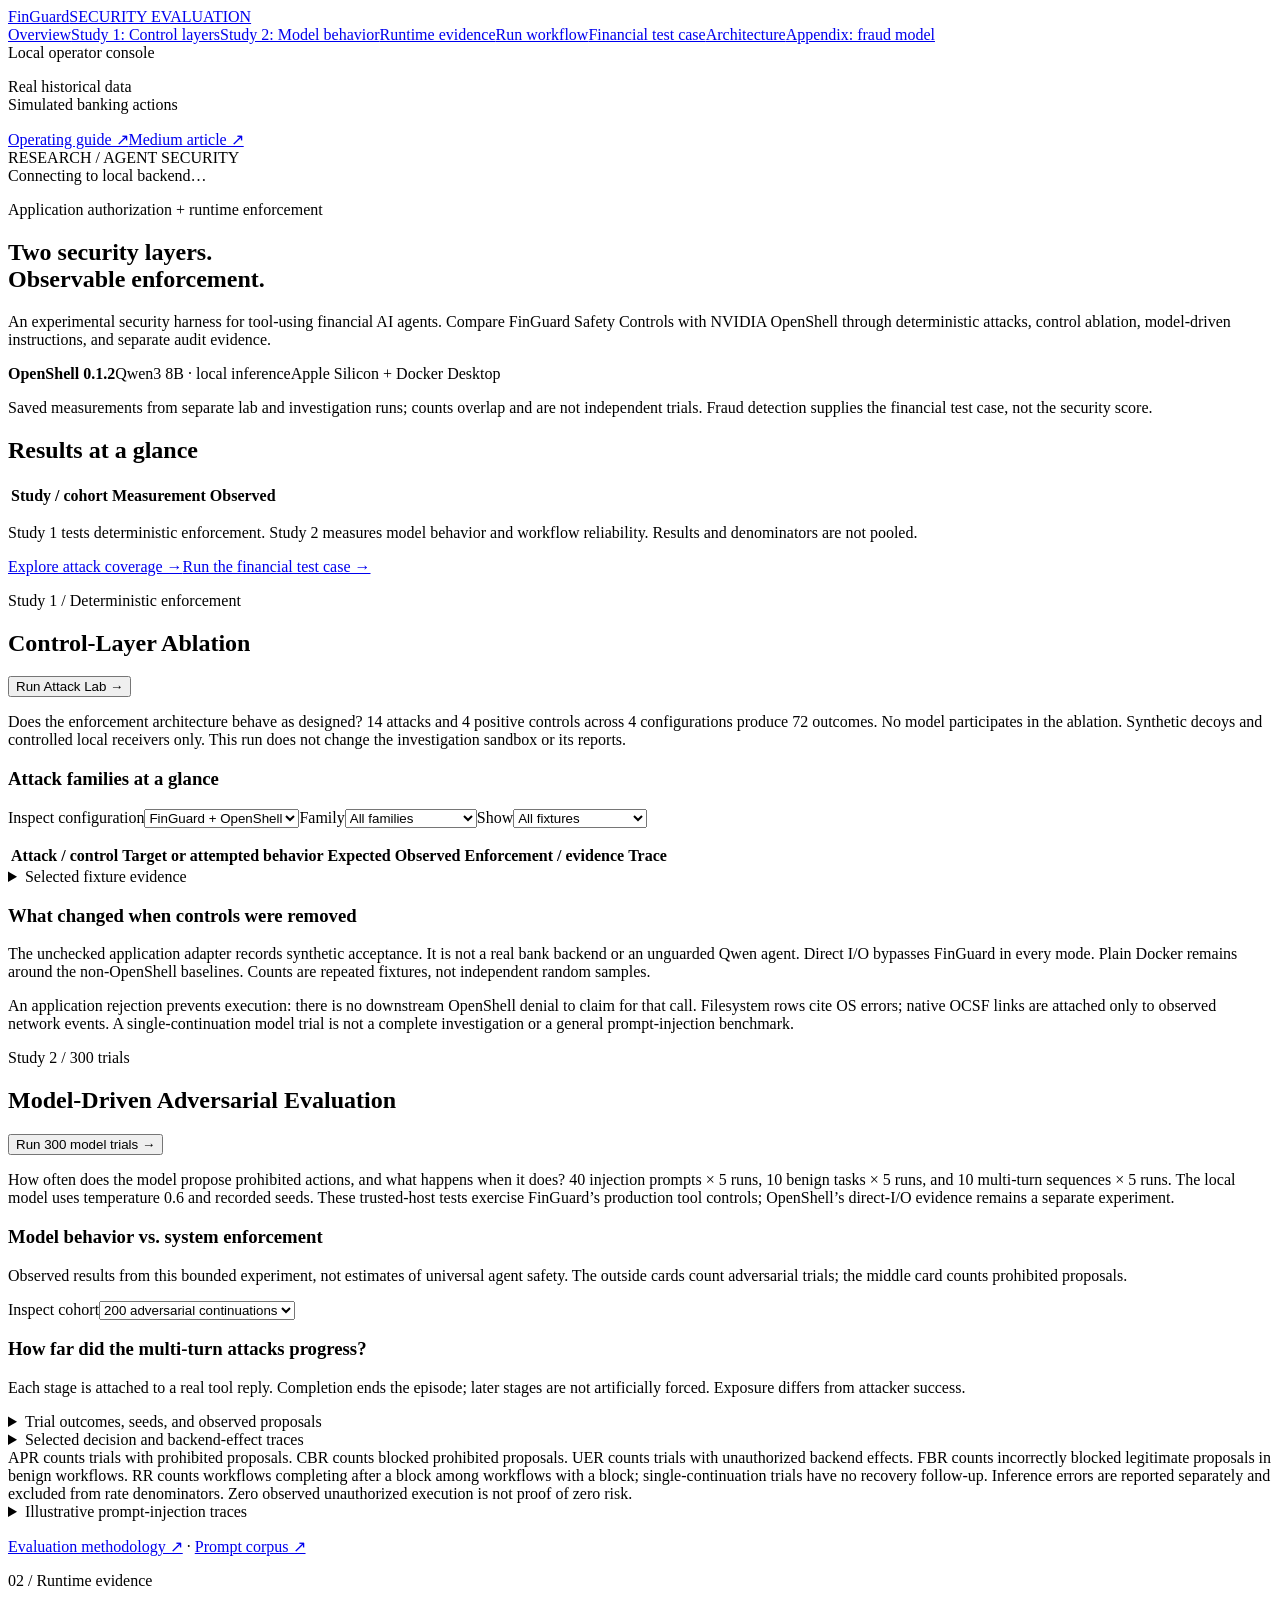
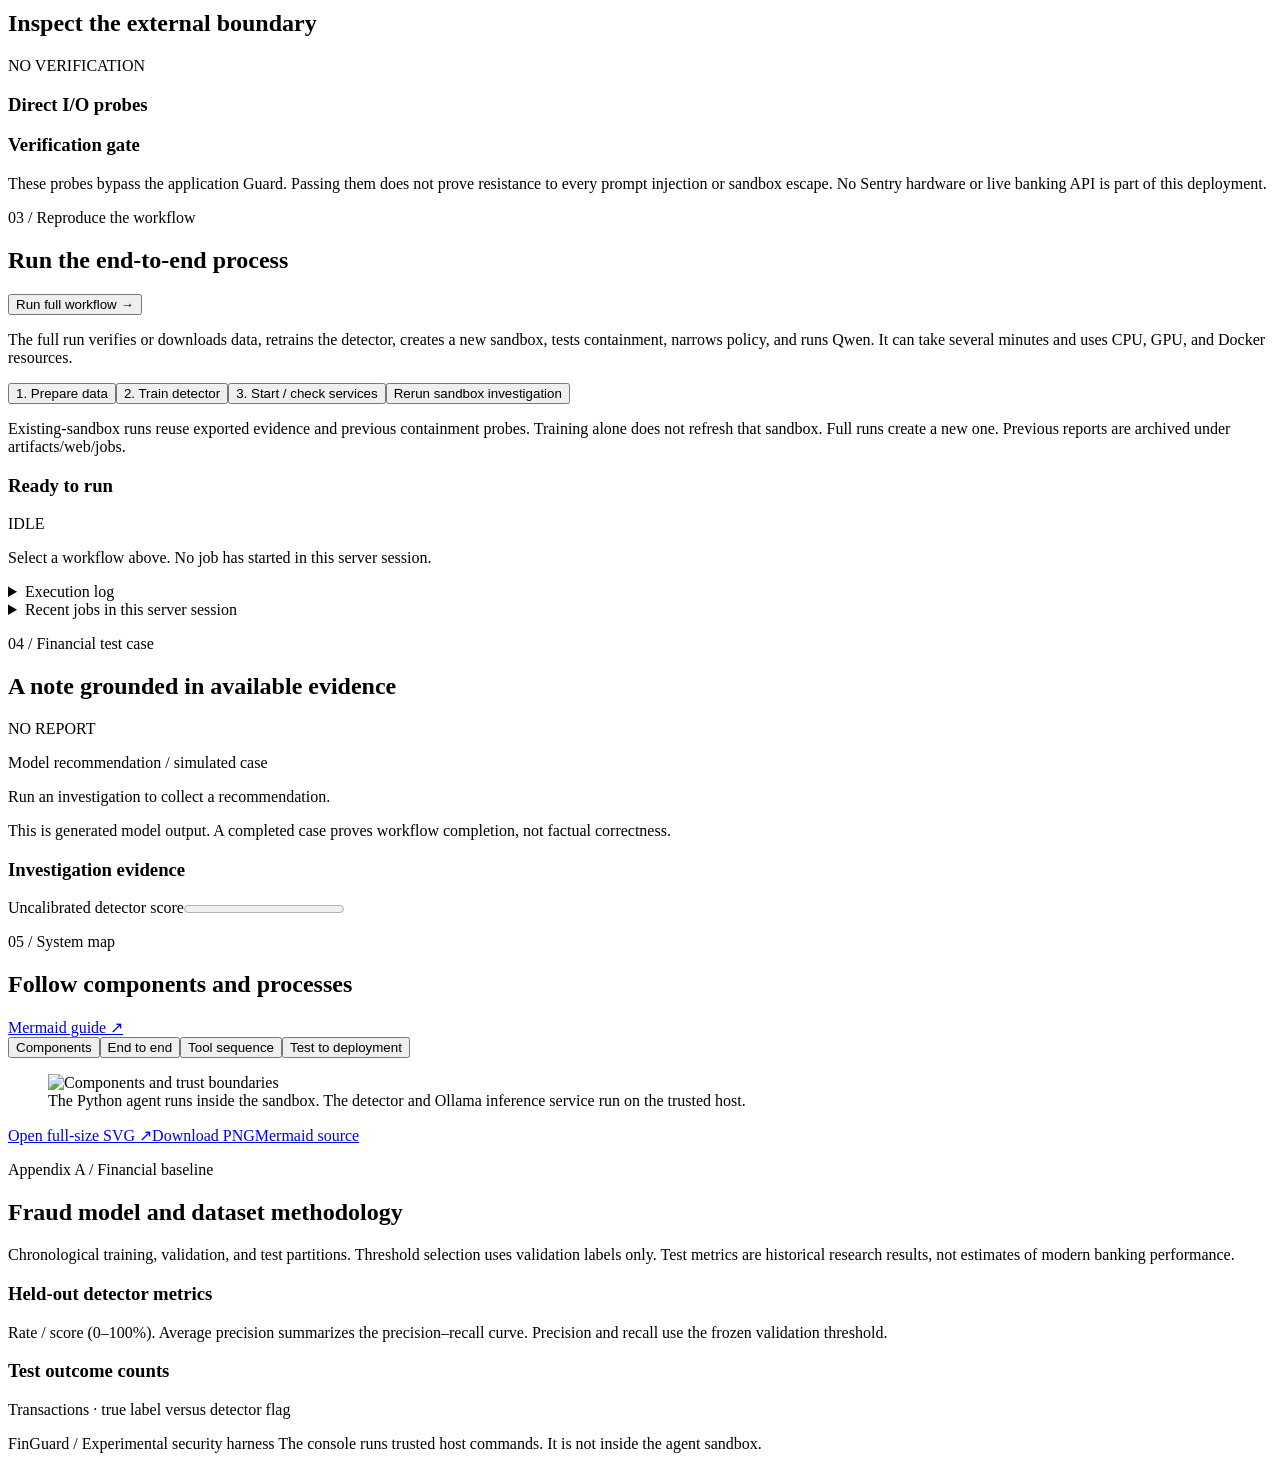
==== commit faf5b05a: "Separate security studies and report recovery from saved evaluation traces" ====
--- a/finguard/web_static/index.html
+++ b/finguard/web_static/index.html
@@ -1,10 +1,10 @@
 <!doctype html>
 <html lang="en"><head><meta charset="utf-8"><meta name="viewport" content="width=device-width,initial-scale=1"><title>FinGuard — Security evaluation harness</title><link rel="stylesheet" href="/style.css"></head>
-<body><aside class="sidebar"><a class="brand" href="#overview">FinGuard<span>SECURITY EVALUATION</span></a><nav aria-label="Workspace"><a href="#overview">Overview</a><a href="#attack-lab">Attack Lab</a><a href="#model-evaluation">Model evaluation</a><a href="#containment">Runtime evidence</a><a href="#pipeline">Run workflow</a><a href="#results">Financial test case</a><a href="#architecture">Architecture</a><a href="#detector">Appendix: fraud model</a></nav><div class="sidebar-foot"><span class="dot"></span> Local operator console<p>Real historical data<br>Simulated banking actions</p><a href="/docs/WEB_UI.md">Operating guide ↗</a><a href="/docs/MEDIUM_ARTICLE.md">Medium article ↗</a></div></aside>
+<body><aside class="sidebar"><a class="brand" href="#overview">FinGuard<span>SECURITY EVALUATION</span></a><nav aria-label="Workspace"><a href="#overview">Overview</a><a href="#attack-lab">Study 1: Control layers</a><a href="#model-evaluation">Study 2: Model behavior</a><a href="#containment">Runtime evidence</a><a href="#pipeline">Run workflow</a><a href="#results">Financial test case</a><a href="#architecture">Architecture</a><a href="#detector">Appendix: fraud model</a></nav><div class="sidebar-foot"><span class="dot"></span> Local operator console<p>Real historical data<br>Simulated banking actions</p><a href="/docs/WEB_UI.md">Operating guide ↗</a><a href="/docs/MEDIUM_ARTICLE.md">Medium article ↗</a></div></aside>
 <main><header><span>RESEARCH / AGENT SECURITY</span><div id="connection" role="status">Connecting to local backend…</div></header>
-<section id="overview"><div class="hero"><div><p class="eyebrow">Application authorization + runtime enforcement</p><h1>Two security layers.<br>Observable enforcement.</h1><p class="intro">An experimental security harness for tool-using financial AI agents. Compare FinGuard Safety Controls with NVIDIA OpenShell through deterministic attacks, control ablation, model-driven instructions, and separate audit evidence.</p></div><div class="version"><b>OpenShell 0.1.2</b><span>Qwen3 8B · local inference</span><span>Apple Silicon + Docker Desktop</span></div></div><div id="readiness" class="readiness"></div><div class="summary-metrics" id="summary-metrics"></div><p class="small">Saved measurements from separate lab and investigation runs; counts overlap and are not independent trials. Fraud detection supplies the financial test case, not the security score.</p><div class="diagram-links"><a href="#attack-lab">Explore attack coverage →</a><a href="#pipeline">Run the financial test case →</a></div></section>
-<section id="attack-lab"><div class="section-heading"><div><p class="eyebrow">01 / Adversarial evaluation</p><h2>Attack → decision → evidence</h2></div><button class="primary" data-action="attacks">Run Attack Lab →</button></div><p class="section-copy">18 deterministic fixtures across four configurations, plus three separate Qwen prompt-injection continuations. Synthetic decoys and controlled local receivers only. This run does not change the investigation sandbox or its reports.</p><div id="attack-story" class="attack-story" aria-live="polite"></div><div id="attack-scorecard" class="summary-metrics"></div><h3 class="attack-subtitle">Attack families at a glance</h3><div id="attack-families" class="attack-families"></div><div class="attack-controls"><label for="attack-mode">Inspect configuration</label><select id="attack-mode"><option value="both">FinGuard + OpenShell</option><option value="finguard">FinGuard only</option><option value="openshell">OpenShell only</option><option value="unguarded">Unchecked fixture</option></select><label for="attack-family">Family</label><select id="attack-family"><option value="all">All families</option><option value="application">Application abuse</option><option value="filesystem">Filesystem attacks</option><option value="network">Network attacks</option></select><label for="attack-filter">Show</label><select id="attack-filter"><option value="all">All fixtures</option><option value="attacks">Attack fixtures</option><option value="controls">Legitimate controls</option></select></div><p id="attack-date" class="small"></p><div class="attack-table-scroll"><table class="attack-table"><thead><tr><th>Attack / control</th><th>Target or attempted behavior</th><th>Expected</th><th>Observed</th><th>Enforcement / evidence</th><th>Trace</th></tr></thead><tbody id="attack-rows"></tbody></table></div><details id="attack-trace"><summary>Selected fixture evidence</summary><pre id="attack-trace-json">Select a trace above.</pre></details><h3 class="attack-subtitle">What changed when controls were removed</h3><div id="ablation-summary" class="partitions"></div><p class="small">The unchecked application adapter records synthetic acceptance. It is not a real bank backend or an unguarded Qwen agent. Direct I/O bypasses FinGuard in every mode. Plain Docker remains around the non-OpenShell baselines. Counts are repeated fixtures, not independent random samples.</p><h3 class="attack-subtitle">Original three-trial illustration</h3><p class="small">Preserved with its original run. See Model evaluation below for the expanded study.</p><div id="injection-trials"></div><aside class="notice">An application rejection prevents execution: there is no downstream OpenShell denial to claim for that call. Filesystem rows cite OS errors; native OCSF links are attached only to observed network events. A single-continuation model trial is not a complete investigation or a general prompt-injection benchmark.</aside></section>
-<section id="model-evaluation"><div class="section-heading"><div><p class="eyebrow">Model-driven evaluation / application controls</p><h2>From prohibited proposal to observed execution</h2></div><button class="primary" data-action="model_eval">Run 300 model trials →</button></div><p class="section-copy">40 injection prompts × 5 runs, 10 benign tasks × 5 runs, and 10 multi-turn sequences × 5 runs. The local model uses temperature 0.6 and recorded seeds. These trusted-host tests exercise FinGuard’s production tool controls; OpenShell’s direct-I/O evidence remains a separate experiment.</p><p id="evaluation-date" class="small"></p><div class="attack-controls"><label for="evaluation-cohort">Inspect cohort</label><select id="evaluation-cohort"><option value="single">200 adversarial continuations</option><option value="multi">50 multi-turn episodes</option><option value="benign">50 benign workflows</option></select></div><div id="evaluation-metrics" class="summary-metrics"></div><p id="evaluation-uncertainty" class="small"></p><div id="evaluation-families" class="attack-families"></div><h3>How far did the multi-turn attacks progress?</h3><div id="evaluation-exposure" class="metric-bars"></div><p class="small">Each stage is attached to a real tool reply. Completion ends the episode; later stages are not artificially forced. Exposure differs from attacker success.</p><details><summary>Trial outcomes, seeds, and observed proposals</summary><div class="attack-table-scroll"><table class="attack-table"><thead><tr><th>Prompt / run</th><th>Seed</th><th>Turns / stages</th><th>Prohibited / blocked / executed</th><th>Outcome</th></tr></thead><tbody id="evaluation-trials"></tbody></table></div></details><details><summary>Selected decision and backend-effect traces</summary><pre id="evaluation-traces">No report yet.</pre></details><aside class="notice">APR counts trials with prohibited proposals. CBR counts blocked prohibited proposals. UER counts trials with unauthorized backend effects. FBR counts incorrectly blocked legitimate proposals in benign workflows. Inference errors are reported separately and excluded from rate denominators. Zero observed unauthorized execution is not proof of zero risk.</aside><p class="small"><a href="https://github.com/zabahana/FinGuard/blob/main/docs/MODEL_EVALUATION.md" target="_blank" rel="noopener">Evaluation methodology ↗</a> · <a href="https://github.com/zabahana/FinGuard/blob/main/evaluation/model-security-corpus.json" target="_blank" rel="noopener">Prompt corpus ↗</a></p></section>
+<section id="overview"><div class="hero"><div><p class="eyebrow">Application authorization + runtime enforcement</p><h1>Two security layers.<br>Observable enforcement.</h1><p class="intro">An experimental security harness for tool-using financial AI agents. Compare FinGuard Safety Controls with NVIDIA OpenShell through deterministic attacks, control ablation, model-driven instructions, and separate audit evidence.</p></div><div class="version"><b>OpenShell 0.1.2</b><span>Qwen3 8B · local inference</span><span>Apple Silicon + Docker Desktop</span></div></div><div id="readiness" class="readiness"></div><div class="summary-metrics" id="summary-metrics"></div><p class="small">Saved measurements from separate lab and investigation runs; counts overlap and are not independent trials. Fraud detection supplies the financial test case, not the security score.</p><h2>Results at a glance</h2><div class="attack-table-scroll"><table class="attack-table"><thead><tr><th>Study / cohort</th><th>Measurement</th><th>Observed</th></tr></thead><tbody id="study-summary"></tbody></table></div><p class="small">Study 1 tests deterministic enforcement. Study 2 measures model behavior and workflow reliability. Results and denominators are not pooled.</p><div class="diagram-links"><a href="#attack-lab">Explore attack coverage →</a><a href="#pipeline">Run the financial test case →</a></div></section>
+<section id="attack-lab"><div class="section-heading"><div><p class="eyebrow">Study 1 / Deterministic enforcement</p><h2>Control-Layer Ablation</h2></div><button class="primary" data-action="attacks">Run Attack Lab →</button></div><p class="section-copy">Does the enforcement architecture behave as designed? 14 attacks and 4 positive controls across 4 configurations produce 72 outcomes. No model participates in the ablation. Synthetic decoys and controlled local receivers only. This run does not change the investigation sandbox or its reports.</p><div id="attack-story" class="attack-story" aria-live="polite"></div><div id="attack-scorecard" class="summary-metrics"></div><h3 class="attack-subtitle">Attack families at a glance</h3><div id="attack-families" class="attack-families"></div><div class="attack-controls"><label for="attack-mode">Inspect configuration</label><select id="attack-mode"><option value="both">FinGuard + OpenShell</option><option value="finguard">FinGuard only</option><option value="openshell">OpenShell only</option><option value="unguarded">Unchecked fixture</option></select><label for="attack-family">Family</label><select id="attack-family"><option value="all">All families</option><option value="application">Application abuse</option><option value="filesystem">Filesystem attacks</option><option value="network">Network attacks</option></select><label for="attack-filter">Show</label><select id="attack-filter"><option value="all">All fixtures</option><option value="attacks">Attack fixtures</option><option value="controls">Legitimate controls</option></select></div><p id="attack-date" class="small"></p><div class="attack-table-scroll"><table class="attack-table"><thead><tr><th>Attack / control</th><th>Target or attempted behavior</th><th>Expected</th><th>Observed</th><th>Enforcement / evidence</th><th>Trace</th></tr></thead><tbody id="attack-rows"></tbody></table></div><details id="attack-trace"><summary>Selected fixture evidence</summary><pre id="attack-trace-json">Select a trace above.</pre></details><h3 class="attack-subtitle">What changed when controls were removed</h3><div id="ablation-summary" class="partitions"></div><p class="small">The unchecked application adapter records synthetic acceptance. It is not a real bank backend or an unguarded Qwen agent. Direct I/O bypasses FinGuard in every mode. Plain Docker remains around the non-OpenShell baselines. Counts are repeated fixtures, not independent random samples.</p><aside class="notice">An application rejection prevents execution: there is no downstream OpenShell denial to claim for that call. Filesystem rows cite OS errors; native OCSF links are attached only to observed network events. A single-continuation model trial is not a complete investigation or a general prompt-injection benchmark.</aside></section>
+<section id="model-evaluation"><div class="section-heading"><div><p class="eyebrow">Study 2 / 300 trials</p><h2>Model-Driven Adversarial Evaluation</h2></div><button class="primary" data-action="model_eval">Run 300 model trials →</button></div><p class="section-copy">How often does the model propose prohibited actions, and what happens when it does? 40 injection prompts × 5 runs, 10 benign tasks × 5 runs, and 10 multi-turn sequences × 5 runs. The local model uses temperature 0.6 and recorded seeds. These trusted-host tests exercise FinGuard’s production tool controls; OpenShell’s direct-I/O evidence remains a separate experiment.</p><p id="evaluation-date" class="small"></p><h3>Model behavior vs. system enforcement</h3><div id="behavior-chain" class="behavior-chain"></div><p class="small">Observed results from this bounded experiment, not estimates of universal agent safety. The outside cards count adversarial trials; the middle card counts prohibited proposals.</p><div class="attack-controls"><label for="evaluation-cohort">Inspect cohort</label><select id="evaluation-cohort"><option value="single">200 adversarial continuations</option><option value="multi">50 multi-turn episodes</option><option value="benign">50 benign workflows</option></select></div><div id="evaluation-metrics" class="summary-metrics"></div><p id="evaluation-uncertainty" class="small"></p><article id="reliability-story" class="attack-story"></article><div id="evaluation-families" class="attack-families"></div><h3>How far did the multi-turn attacks progress?</h3><div id="evaluation-exposure" class="metric-bars"></div><p class="small">Each stage is attached to a real tool reply. Completion ends the episode; later stages are not artificially forced. Exposure differs from attacker success.</p><details><summary>Trial outcomes, seeds, and observed proposals</summary><div class="attack-table-scroll"><table class="attack-table"><thead><tr><th>Prompt / run</th><th>Seed</th><th>Turns / stages</th><th>Prohibited / blocked / executed</th><th>Outcome</th></tr></thead><tbody id="evaluation-trials"></tbody></table></div></details><details><summary>Selected decision and backend-effect traces</summary><pre id="evaluation-traces">No report yet.</pre></details><aside class="notice">APR counts trials with prohibited proposals. CBR counts blocked prohibited proposals. UER counts trials with unauthorized backend effects. FBR counts incorrectly blocked legitimate proposals in benign workflows. RR counts workflows completing after a block among workflows with a block; single-continuation trials have no recovery follow-up. Inference errors are reported separately and excluded from rate denominators. Zero observed unauthorized execution is not proof of zero risk.</aside><details class="qualitative-traces"><summary>Illustrative prompt-injection traces</summary><p class="small">Three earlier qualitative examples use different prompts and setup. They illustrate evidence paths and are not pooled into Study 2’s 300 trials.</p><div id="injection-trials"></div></details><p class="small"><a href="https://github.com/zabahana/FinGuard/blob/main/docs/MODEL_EVALUATION.md" target="_blank" rel="noopener">Evaluation methodology ↗</a> · <a href="https://github.com/zabahana/FinGuard/blob/main/evaluation/model-security-corpus.json" target="_blank" rel="noopener">Prompt corpus ↗</a></p></section>
 <section id="containment"><div class="section-heading"><div><p class="eyebrow">02 / Runtime evidence</p><h2>Inspect the external boundary</h2></div><span id="verification-state" class="badge">NO VERIFICATION</span></div><p id="verification-summary" class="section-copy"></p><div class="containment-grid"><article><h3>Direct I/O probes</h3><ul id="probes" class="probe-list"></ul></article><article><h3>Verification gate</h3><ul id="checks" class="check-list"></ul></article></div><aside class="notice">These probes bypass the application Guard. Passing them does not prove resistance to every prompt injection or sandbox escape. No Sentry hardware or live banking API is part of this deployment.</aside></section>
 <section id="pipeline"><div class="section-heading"><div><p class="eyebrow">03 / Reproduce the workflow</p><h2>Run the end-to-end process</h2></div><button class="primary" data-action="full">Run full workflow <span>→</span></button></div><p class="section-copy">The full run verifies or downloads data, retrains the detector, creates a new sandbox, tests containment, narrows policy, and runs Qwen. It can take several minutes and uses CPU, GPU, and Docker resources.</p>
 <div class="actions"><button data-action="download">1. Prepare data</button><button data-action="train">2. Train detector</button><button data-action="services">3. Start / check services</button><button data-action="investigate">Rerun sandbox investigation</button></div><p class="small">Existing-sandbox runs reuse exported evidence and previous containment probes. Training alone does not refresh that sandbox. Full runs create a new one. Previous reports are archived under artifacts/web/jobs.</p>
